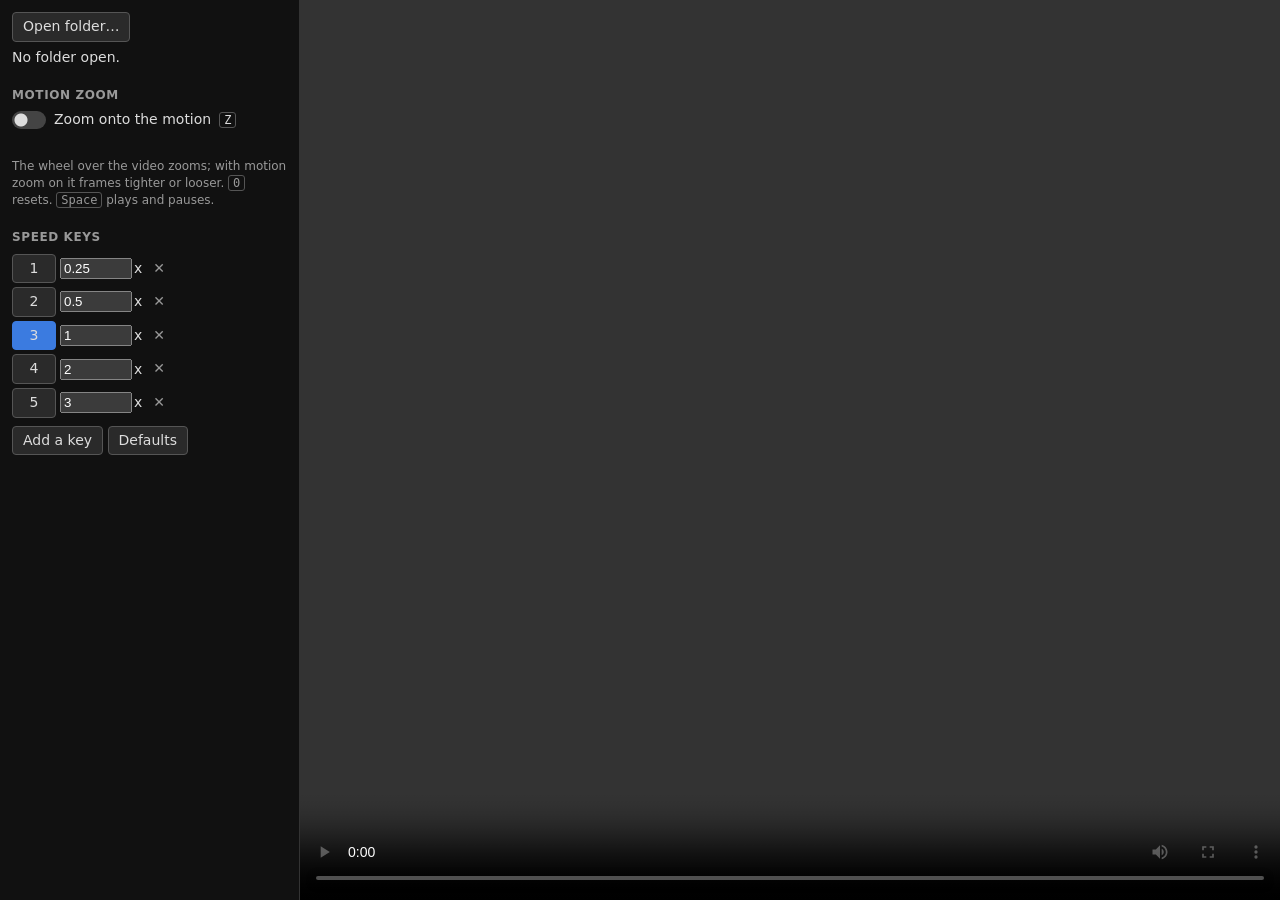
==== index.html @ 3463e202 "Single-file video viewer: folder sidebar, speed keys, NeuFlowV2 motion zoom" ====
<!doctype html>
<html lang="en">
<head>
<meta charset="utf-8">
<meta name="viewport" content="width=device-width, initial-scale=1">
<title>Video viewer</title>
<style>
:root { color-scheme: dark; font: 14px/1.4 system-ui, sans-serif; }
[hidden] { display: none !important; }
body { margin: 0; height: 100vh; display: grid; grid-template-columns: 300px 1fr; background: #111; color: #ddd; }
aside { overflow: auto; padding: 12px; border-right: 1px solid #333; }
main { position: relative; min-width: 0; min-height: 0; background: #000; }
video { display: block; width: 100%; height: 100%; object-fit: contain; outline: none; }
h2 { margin: 20px 0 6px; font-size: 12px; letter-spacing: .05em; text-transform: uppercase; color: #999; }
p { margin: 6px 0; }
.hint { color: #999; font-size: 12px; }
kbd { padding: 0 4px; border: 1px solid #555; border-radius: 3px; font: 12px ui-monospace, monospace; }

button, .button { display: inline-block; padding: 4px 10px; border: 1px solid #555; border-radius: 4px;
                  background: #2a2a2a; color: inherit; font: inherit; cursor: pointer; }
button:hover, .button:hover { background: #333; }
.button:focus-within, button:focus-visible { outline: 2px solid #6af; outline-offset: 1px; }
.vh { position: absolute; width: 1px; height: 1px; opacity: 0; pointer-events: none; }   /* hidden but focusable */

#list { margin: 6px 0 0; padding: 0; list-style: none; }
#list button { display: block; width: 100%; padding: 4px 6px; border: 0; background: none; text-align: left;
               overflow-wrap: anywhere; }
#list button:hover { background: #222; }
#list button.on { background: #2d4a7a; }

.switch { display: flex; gap: 8px; align-items: center; cursor: pointer; }
.switch input { appearance: none; flex: none; width: 34px; height: 18px; margin: 0; border-radius: 9px; cursor: pointer;
                background: radial-gradient(circle at 9px 50%, #ddd 6px, transparent 7px) #444; }
.switch input:checked { background: radial-gradient(circle at 25px 50%, #fff 6px, transparent 7px) #3b7be0; }
.switch input:focus-visible { outline: 2px solid #6af; outline-offset: 1px; }
#motionState { min-height: 1.4em; color: #9bd; font-size: 12px; }

#keys { border-collapse: collapse; }
#keys td { padding: 2px 4px 2px 0; }
#keys .key { min-width: 44px; }
#keys tr.on .key { background: #3b7be0; border-color: #3b7be0; }
#keys input { width: 64px; margin-right: 2px; }
#keys .x { padding: 2px 6px; border-color: transparent; background: none; color: #999; }

#msg { position: absolute; top: 12px; left: 50%; transform: translateX(-50%); padding: 6px 12px; border-radius: 6px;
       background: #000c; pointer-events: none; }
</style>
</head>
<body>
<aside>
  <label class="button">Open folder…<input type="file" id="pick" class="vh" webkitdirectory multiple></label>
  <p id="count">No folder open.</p>
  <ul id="list"></ul>

  <h2>Motion zoom</h2>
  <label class="switch"><input type="checkbox" id="motion" role="switch"> Zoom onto the motion <kbd>Z</kbd></label>
  <p id="motionState" aria-live="polite"></p>
  <label class="button" id="modelLabel" hidden>Choose model file…<input type="file" id="modelPick" class="vh" accept=".onnx"></label>
  <p class="hint">The wheel over the video zooms; with motion zoom on it frames tighter or looser. <kbd>0</kbd> resets.
    <kbd>Space</kbd> plays and pauses.</p>

  <h2>Speed keys</h2>
  <table id="keys"></table>
  <p><button id="addKey">Add a key</button> <button id="resetKeys">Defaults</button></p>
</aside>
<main>
  <video id="v" controls tabindex="0"></video>
  <div id="msg" aria-live="polite" hidden></div>
</main>
<script>
// Shared by the other scripts: the element lookup, the video, the message shown over it, clamp.
"use strict";

const $ = id => document.getElementById(id);
const v = $("v");
const clamp = (x, lo, hi) => Math.min(hi, Math.max(lo, x));

let sayTimer = 0;
function say(text, ms = 1200) {
  const m = $("msg");
  m.textContent = text;
  m.hidden = false;
  clearTimeout(sayTimer);
  sayTimer = setTimeout(() => { m.hidden = true; }, ms);
}
</script>
<script>
// Where the frame moves: the box around the main motion in an optical-flow field, and the view that frames it.
// Pure functions (no page needed): check_motion.mjs runs them in Node.
"use strict";

const STEP = 4;           // sample every 4th flow pixel each way (192 x 108 samples at 768 x 432)
const EDGE = 0.04;        // skip this share of the frame at each edge: the flow there is unreliable when the camera pans
const MIN_MOVE = 1;       // flow px: slower motion (after removing the camera's) is noise
const MAIN = 0.3;         // a sample moves if it is at least this share of the 98th-percentile motion
const MIN_SHARE = 0.002;  // fewer moving samples than this share of the frame: nothing moves
const TRIM = 0.02;        // the box spans the 2nd to 98th percentile of the moving samples, so strays don't widen it

const quantile = (sorted, q) => sorted[Math.min(sorted.length - 1, Math.floor(q * sorted.length))];
const sorted = a => Float32Array.from(a).sort();

// flow: [dx plane, dy plane] of W x H flow px. Returns [x0, y0, x1, y1] as shares of the frame, or null if nothing moves.
function motionBox(flow, W, H) {
  const N = W * H, xs = [], ys = [], dx = [], dy = [], ex = Math.ceil(EDGE * W), ey = Math.ceil(EDGE * H);
  for (let y = ey + (STEP >> 1); y < H - ey; y += STEP) {
    for (let x = ex + (STEP >> 1); x < W - ex; x += STEP) {
      xs.push(x); ys.push(y); dx.push(flow[y * W + x]); dy.push(flow[N + y * W + x]);
    }
  }
  // the median motion is the camera's own (pan, shake): most of the frame is background
  const mx = quantile(sorted(dx), 0.5), my = quantile(sorted(dy), 0.5);
  const move = dx.map((d, i) => Math.hypot(d - mx, dy[i] - my));
  const gate = Math.max(MIN_MOVE, MAIN * quantile(sorted(move), 0.98));
  const mxs = [], mys = [];
  move.forEach((m, i) => { if (m >= gate) { mxs.push(xs[i]); mys.push(ys[i]); } });
  if (mxs.length < MIN_SHARE * move.length) return null;
  const sx = sorted(mxs), sy = sorted(mys), h = STEP / 2;    // each sample stands for the STEP x STEP square round it
  return [Math.max(0, quantile(sx, TRIM) - h) / W, Math.max(0, quantile(sy, TRIM) - h) / H,
          Math.min(W, quantile(sx, 1 - TRIM) + h) / W, Math.min(H, quantile(sy, 1 - TRIM) + h) / H];
}

// The view [x, y, w] (shares of the frame; it keeps the video's shape, so w is its share of both width and height)
// centred on box, `room` times the box's size, zoomed in at most maxZoom, inside the frame.
function fitBox(box, room, maxZoom) {
  const [x0, y0, x1, y1] = box;
  const w = Math.min(1, Math.max(1 / maxZoom, room * Math.max(x1 - x0, y1 - y0)));
  const at = c => Math.min(1 - w, Math.max(0, c - w / 2));
  return [at((x0 + x1) / 2), at((y0 + y1) / 2), w];
}
</script>
<script>
// Zoom by cropping the video with object-view-box (the controls stay full size). The wheel zooms at the cursor;
// with motion zoom on it makes the framing tighter or looser, and the view eases to fitBox's view of the motion.
"use strict";

const MAX_ZOOM = 4;
const EASE = 0.5;         // seconds for the view to go ~63 % of the way to the motion's view
const canZoom = CSS.supports("object-view-box", "inset(0%)");
let view = [0, 0, 1];     // [x, y, w] shares of the frame, as fitBox returns
let goal = null, lastBox = null, room = 1.5, raf = 0, tPrev = 0;

function setView(x, y, w) {
  w = clamp(w, 1 / MAX_ZOOM, 1);
  view = [clamp(x, 0, 1 - w), clamp(y, 0, 1 - w), w];
  const p = n => `${(100 * n).toFixed(3)}%`;
  [x, y] = view;
  v.style.objectViewBox = w >= 1 ? "" : `inset(${p(y)} ${p(1 - x - w)} ${p(1 - y - w)} ${p(x)})`;
}

function resetZoom() {
  goal = lastBox = null;
  setView(0, 0, 1);
}

function follow(box) {    // motion zoom: a new box from the model (null: nothing moved, keep the last one)
  if (box) lastBox = box;
  aim();
}

function aim() {
  if (!lastBox) return;
  goal = fitBox(lastBox, room, MAX_ZOOM);
  if (!raf) { tPrev = performance.now(); raf = requestAnimationFrame(ease); }
}

function ease(now) {
  raf = 0;
  if (!goal) return;
  const a = 1 - Math.exp(-(now - tPrev) / 1000 / EASE);
  tPrev = now;
  setView(...view.map((c, i) => c + (goal[i] - c) * a));
  if (view.some((c, i) => Math.abs(goal[i] - c) > 1e-4)) raf = requestAnimationFrame(ease);
}

v.addEventListener("wheel", e => {
  if (!v.videoWidth) return;
  e.preventDefault();
  if (!canZoom) return say("zooming needs Edge or Chrome", 2500);
  const k = e.deltaY < 0 ? 1.25 : 1 / 1.25;
  if (motionOn) {
    room = clamp(room / k, 0.8, 4);
    say(`motion zoom ${k > 1 ? "tighter" : "looser"}`);
    return aim();
  }
  // the cursor as a share of the picture shown (object-fit: contain centres it in the element)
  const r = v.getBoundingClientRect(), s = Math.min(r.width / v.videoWidth, r.height / v.videoHeight);
  const u = clamp((e.clientX - r.left - (r.width - v.videoWidth * s) / 2) / (v.videoWidth * s), 0, 1);
  const t = clamp((e.clientY - r.top - (r.height - v.videoHeight * s) / 2) / (v.videoHeight * s), 0, 1);
  const [x, y, w] = view, w2 = clamp(w / k, 1 / MAX_ZOOM, 1);
  setView(x + u * (w - w2), y + t * (w - w2), w2);   // the point under the cursor stays put
}, { passive: false });
</script>
<script>
// Motion zoom: NeuFlowV2 optical flow between two frames 0.1 s of video apart, run by onnxruntime-web on WebGPU
// (about 1 s per look on an Iris Xe), turned into a zoom box by motionBox. The model file is picked once and kept
// in IndexedDB; onnxruntime-web comes from jsDelivr, pinned to the hashes of its npm 1.30.0 tarball.
"use strict";

const ORT = "https://cdn.jsdelivr.net/npm/onnxruntime-web@1.30.0/dist/";
const ORT_JS = ["ort.webgpu.min.js", "sha384-6BOUZhMpgaXRZBIj89pTWET0c7xcMe1yHACreuaBy2kUZwLd2tzCmv7MzwZccHYH"];
const ORT_MJS = ["ort-wasm-simd-threaded.asyncify.mjs", "sha384-qViEcCGzsR/m8nlQwIsbYh7afN4thuraqFYDQY6huvmoLVoZq/eYawQ1wrv8nnhA"];
const ORT_WASM = ["ort-wasm-simd-threaded.asyncify.wasm", "sha384-EPVDLTxuO663dkZO/pcKJF6vOyyfq/5z9FY1oksN0UWFX2ABH4wDDZQHeNoUleWR"];
const FW = 768, FH = 432;   // the model's fixed input size
const GAP = 0.1;            // seconds of video between the two frames
let motionOn = false, session = null, sessionP = null, ortP = null, busy = false, first = null;
const grabCv = Object.assign(document.createElement("canvas"), { width: FW, height: FH });
const grabCtx = grabCv.getContext("2d", { willReadFrequently: true });

function status(text, needFile = false) {
  $("motionState").textContent = text;
  $("modelLabel").hidden = !needFile;
}
const fail = (text, needFile = false) => Object.assign(new Error(text), { needFile });

async function setMotion(on) {
  motionOn = $("motion").checked = on;
  first = null;
  if (!on) { resetZoom(); status(""); return; }
  try {
    if (!canZoom) throw fail("zooming needs Edge or Chrome");
    await (sessionP ??= openModel().catch(e => { sessionP = null; throw e; }));
    if (motionOn) status(v.paused ? "on: play the video" : "on: looking for motion…");
  } catch (e) {
    motionOn = $("motion").checked = false;
    status(e.message, e.needFile);
  }
}

function store(mode, op) {  // one request on the "files" store of this page's IndexedDB
  return new Promise((ok, err) => {
    const open = indexedDB.open("video-viewer", 1);
    open.onupgradeneeded = () => open.result.createObjectStore("files");
    open.onerror = () => err(open.error);
    open.onsuccess = () => {
      const db = open.result, r = op(db.transaction("files", mode).objectStore("files"));
      r.onsuccess = () => { db.close(); ok(r.result); };
      r.onerror = () => { db.close(); err(r.error); };
    };
  });
}

async function openModel() {
  if (!navigator.gpu) throw fail("motion zoom needs WebGPU (Edge or Chrome)");
  const kept = await store("readonly", s => s.get("model")), file = kept || $("modelPick").files[0];
  if (!file) {
    $("modelPick").click();
    throw fail("choose the model file, neuflow_mixed.onnx (asked once)", true);
  }
  status("loading the model…");
  await (ortP ??= loadOrt().catch(e => { ortP = null; throw e; }));
  let s;
  try {
    s = await ort.InferenceSession.create(new Uint8Array(await file.arrayBuffer()), { executionProviders: ["webgpu"] });
  } catch (e) {
    $("modelPick").value = "";
    throw fail(`${file.name} did not load: ${e.message.split("\n")[0]}`, !kept);
  }
  // one run on blank frames: it compiles the GPU shaders (~20 s in a new browser profile, ~1 s after) and proves
  // the file takes two 768 x 432 frames before it is kept
  status("preparing the GPU (the first time takes up to half a minute)…");
  try {
    const blank = new ort.Tensor("float32", new Float32Array(3 * FW * FH), [1, 3, FH, FW]);
    await s.run({ [s.inputNames[0]]: blank, [s.inputNames[1]]: blank });
  } catch (e) {
    await s.release();
    $("modelPick").value = "";
    throw fail(`${file.name} is not a 768 x 432 two-frame optical-flow model: choose neuflow_mixed.onnx`, !kept);
  }
  if (!kept) await store("readwrite", st => st.put(file, "model"));
  session = s;
}

async function pinned([file, sri]) {  // a CDN file, refused unless it matches its pinned SHA-384
  const r = await fetch(ORT + file).catch(() => { throw fail("could not download onnxruntime-web (offline?)"); });
  if (!r.ok) throw fail(`${file}: HTTP ${r.status}`);
  const b = await r.arrayBuffer(), h = new Uint8Array(await crypto.subtle.digest("SHA-384", b));
  if (`sha384-${btoa(String.fromCharCode(...h))}` !== sri) throw fail(`${file} from the CDN does not match its pinned hash`);
  return b;
}

async function loadOrt() {
  await new Promise((ok, err) => {
    const s = Object.assign(document.createElement("script"), { src: ORT + ORT_JS[0], integrity: ORT_JS[1], crossOrigin: "anonymous" });
    s.onload = ok;
    s.onerror = () => err(fail("could not load onnxruntime-web (offline?)"));
    document.head.append(s);
  });
  const [mjs, wasm] = await Promise.all([pinned(ORT_MJS), pinned(ORT_WASM)]);
  ort.env.wasm.numThreads = 1;       // a page opened from disk is not cross-origin isolated: no worker threads
  ort.env.wasm.wasmBinary = new Uint8Array(wasm);
  ort.env.wasm.wasmPaths = { mjs: URL.createObjectURL(new Blob([mjs], { type: "text/javascript" })) };
}

function grab() {  // the frame shown now -> the model's [1, 3, H, W] RGB in 0..1
  // ponytail: the frame is stretched to 768 x 432 as the model's own demo does; a portrait video is squeezed ~3x
  // across. Upgrade if it misses motion there: letterbox it and take the medians over the picture only.
  grabCtx.drawImage(v, 0, 0, FW, FH);
  const px = grabCtx.getImageData(0, 0, FW, FH).data, N = FW * FH, x = new Float32Array(3 * N);
  for (let i = 0; i < N; i++) {
    x[i] = px[4 * i] / 255;
    x[N + i] = px[4 * i + 1] / 255;
    x[2 * N + i] = px[4 * i + 2] / 255;
  }
  return new ort.Tensor("float32", x, [1, 3, FH, FW]);
}

function onFrame(_, meta) {
  v.requestVideoFrameCallback(onFrame);
  if (!motionOn || !session || busy) return;
  const t = meta.mediaTime;
  if (!first || t < first.t || t - first.t > 4 * GAP) first = { t, x: grab() };   // start a pair (again after a seek)
  else if (t - first.t >= GAP) look(first.x, grab());
}

async function look(a, b) {
  busy = true;
  first = null;
  const t0 = performance.now();
  try {
    const out = await session.run({ [session.inputNames[0]]: a, [session.inputNames[1]]: b });
    if (motionOn) {
      follow(motionBox(out[session.outputNames[0]].data, FW, FH));
      status(`on: ${((performance.now() - t0) / 1000).toFixed(1)} s per look`);
    }
  } catch (e) {
    await setMotion(false);
    status(`motion zoom stopped: ${e.message.split("\n")[0]}`);
  }
  busy = false;
}

v.requestVideoFrameCallback(onFrame);
v.addEventListener("play", () => { if (motionOn && session) status("on: looking for motion…"); });
$("motion").addEventListener("change", e => setMotion(e.target.checked));
$("modelPick").addEventListener("change", () => { if ($("modelPick").files[0]) setMotion(true); });
</script>
<script>
// Speed keys: [key, speed] pairs, edited in the sidebar and saved in localStorage. Z, 0 and Space are fixed.
"use strict";

const DEFAULT_KEYS = [["1", 0.25], ["2", 0.5], ["3", 1], ["4", 2], ["5", 3]];
const FIXED = { z: "motion zoom", 0: "reset zoom", " ": "play / pause" };
const MIN_RATE = 0.0625, MAX_RATE = 16;   // the playbackRate range Chromium accepts
const KEYS_SAVE = "video-viewer.keys";
let keys = loadKeys(), capturing = -1;

function loadKeys() {     // the saved pairs, or the defaults if there are none or they don't make sense
  try {
    const k = JSON.parse(localStorage.getItem(KEYS_SAVE));
    if (Array.isArray(k) && k.every(p => Array.isArray(p) && typeof p[0] === "string" && p[0].length === 1 &&
        !(p[0] in FIXED) && Number.isFinite(p[1]) && p[1] >= MIN_RATE && p[1] <= MAX_RATE)) return k;
  } catch (_) { /* unreadable: the defaults */ }
  return DEFAULT_KEYS.map(p => [...p]);
}

function saveKeys() {
  localStorage.setItem(KEYS_SAVE, JSON.stringify(keys.filter(p => p[0])));   // not a new row still waiting for its key
  renderKeys();
}

function renderKeys() {
  const table = $("keys");
  table.textContent = "";
  keys.forEach(([k, rate], i) => {
    const tr = table.insertRow();
    const key = Object.assign(document.createElement("button"), { className: "key", textContent: capturing === i ? "press a key…" : k.toUpperCase() });
    key.title = "change this key";
    key.onclick = () => { capturing = i; renderKeys(); };
    const speed = Object.assign(document.createElement("input"), { type: "number", step: "0.05", min: MIN_RATE, max: MAX_RATE, value: rate });
    speed.setAttribute("aria-label", `speed for key ${k.toUpperCase()}`);
    speed.onchange = () => {
      const r = +speed.value;
      if (r >= MIN_RATE && r <= MAX_RATE) { keys[i][1] = r; saveKeys(); } else speed.value = keys[i][1];
    };
    const del = Object.assign(document.createElement("button"), { className: "x", textContent: "✕", title: "remove this key" });
    del.onclick = () => { keys.splice(i, 1); capturing = -1; saveKeys(); };
    tr.insertCell().append(key);
    tr.insertCell().append(speed, "x");
    tr.insertCell().append(del);
  });
  showRate();
}

function showRate() {     // light the key of the speed playing now
  [...$("keys").rows].forEach((tr, i) => tr.classList.toggle("on", keys[i]?.[1] === v.playbackRate));
}

function capture(e) {     // the key pressed for the row being changed
  e.preventDefault();
  const k = e.key.toLowerCase(), i = capturing;
  if (e.key === "Escape") {
    if (!keys[i][0]) keys.splice(i, 1);                 // a new row that never got its key
    capturing = -1;
  }
  else if (k.length !== 1 || e.ctrlKey || e.altKey || e.metaKey) return say("press a single key (Esc cancels)", 2000);
  else if (k in FIXED) return say(`${k === " " ? "Space" : k.toUpperCase()} is ${FIXED[k]}`, 2000);
  else if (keys.some((p, j) => j !== i && p[0] === k)) return say(`${k.toUpperCase()} is already a speed key`, 2000);
  else { keys[i][0] = k; capturing = -1; saveKeys(); return; }
  renderKeys();
}

addEventListener("keydown", e => {
  if (capturing >= 0) return capture(e);
  if (e.ctrlKey || e.metaKey || e.altKey || e.target.matches("input[type=number], input[type=text], select, textarea")) return;
  const k = e.key.toLowerCase();
  if (k === " ") {        // a focused video, button or switch handles Space itself
    if (e.target !== document.body) return;
    v.paused ? v.play() : v.pause();
  } else if (k === "z") setMotion(!motionOn);
  else if (k === "0") { motionOn ? setMotion(false) : resetZoom(); say("zoom reset"); }
  else {
    const hit = keys.find(p => p[0] === k);
    if (!hit) return;
    v.playbackRate = v.defaultPlaybackRate = hit[1];   // the default carries the speed to the next video
    say(`${hit[1]}x`);
  }
  e.preventDefault();
}, true);

$("addKey").onclick = () => { keys.push(["", 1]); capturing = keys.length - 1; renderKeys(); };
$("resetKeys").onclick = () => { keys = DEFAULT_KEYS.map(p => [...p]); capturing = -1; saveKeys(); };
v.addEventListener("ratechange", showRate);
renderKeys();
</script>
<script>
// The sidebar library: open a folder, list its videos (sub-folders too), play the one clicked.
"use strict";

const VIDEO_EXT = /\.(mp4|m4v|mov|webm|mkv|ogv)$/i;
let videoUrl = "";

$("pick").addEventListener("change", () => {
  const path = f => f.webkitRelativePath || f.name;
  const files = [...$("pick").files].filter(f => f.type.startsWith("video/") || VIDEO_EXT.test(f.name))
    .sort((a, b) => path(a).localeCompare(path(b), undefined, { numeric: true }));
  const list = $("list");
  list.textContent = "";
  for (const f of files) {
    const b = Object.assign(document.createElement("button"), { textContent: path(f).replace(/^[^/]*\//, ""), title: path(f) });
    b.onclick = () => play(f, b);
    const li = document.createElement("li");
    li.append(b);
    list.append(li);
  }
  const root = path($("pick").files[0] || { name: "" }).split("/")[0];
  $("count").textContent = files.length ? `${root}: ${files.length} video${files.length > 1 ? "s" : ""}` : "No videos in that folder.";
});

function play(f, b) {
  document.querySelector("#list .on")?.classList.remove("on");
  b.classList.add("on");
  resetZoom();
  URL.revokeObjectURL(videoUrl);
  v.src = videoUrl = URL.createObjectURL(f);
  v.play().catch(() => { /* the error event says why */ });
  v.focus();
  document.title = f.name;
}

v.addEventListener("error", () => {
  if (v.currentSrc) say("This browser can't play this video. Phone (HEVC) videos need Edge with the HEVC Video Extensions.", 6000);
});
</script>
</body>
</html>
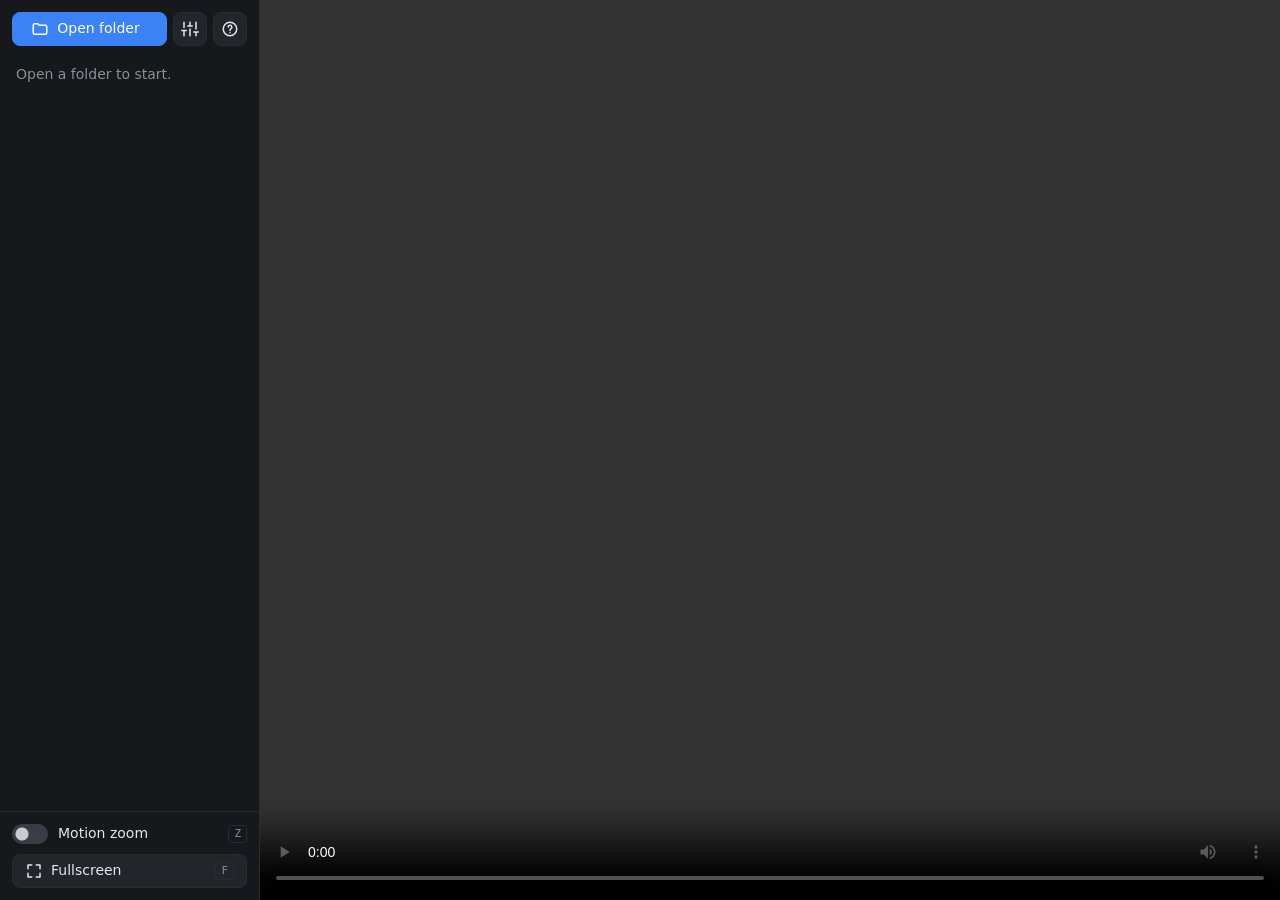
==== commit d3c8a291: "Cleaner UI: sidebar on the left, speed keys and help in dialogs, fullscreen (F) with the keys still " ====
--- a/index.html
+++ b/index.html
@@ -5,70 +5,144 @@
 <meta name="viewport" content="width=device-width, initial-scale=1">
 <title>Video viewer</title>
 <style>
-:root { color-scheme: dark; font: 14px/1.4 system-ui, sans-serif; }
+:root { color-scheme: dark; --bg: #101114; --panel: #17181c; --line: #2a2c33; --text: #e4e5e9; --dim: #8b8e98;
+        --btn: #23252b; --btn-hover: #2d3038; --accent: #3b82f6; --accent-hover: #4b8ff7; --focus: #7aa7ff;
+        font: 14px/1.4 system-ui, sans-serif; }
 [hidden] { display: none !important; }
-body { margin: 0; height: 100vh; display: grid; grid-template-columns: 300px 1fr; background: #111; color: #ddd; }
-aside { overflow: auto; padding: 12px; border-right: 1px solid #333; }
+body { margin: 0; height: 100vh; overflow: hidden; display: grid; grid-template-columns: 260px 1fr;
+       background: var(--bg); color: var(--text); }
+svg { width: 18px; height: 18px; flex: none; fill: none; stroke: currentColor; stroke-width: 2;
+      stroke-linecap: round; stroke-linejoin: round; }
+kbd { padding: 0 5px; border: 1px solid var(--line); border-radius: 4px; color: var(--dim);
+      font: 11px/16px ui-monospace, monospace; }
+
+/* sidebar: the buttons on top, the list taking the rest of the height, the switch and fullscreen at the bottom */
+aside { display: flex; flex-direction: column; min-height: 0; background: var(--panel); border-right: 1px solid var(--line); }
+.bar { display: flex; gap: 6px; padding: 12px; }
+.bar .primary { flex: 1; }
+#folder { margin: 0; padding: 0 14px 6px; overflow: hidden; color: var(--dim); font-size: 12px; font-weight: 600;
+          letter-spacing: .04em; text-overflow: ellipsis; text-transform: uppercase; white-space: nowrap; }
+#list { flex: 1; min-height: 0; margin: 0; padding: 0 8px; overflow: auto; list-style: none; }
+#list button { display: block; width: 100%; padding: 7px 8px; overflow: hidden; border: 0; border-radius: 6px;
+               background: none; color: inherit; font: inherit; text-align: left; text-overflow: ellipsis;
+               white-space: nowrap; cursor: pointer; }
+#list button:hover { background: var(--btn); }
+#list button.on { background: var(--accent); color: #fff; }
+#list .dir { color: var(--dim); }
+#list button.on .dir { color: #ffffffb0; }
+#list .empty { padding: 7px 8px; color: var(--dim); }
+.foot { display: flex; flex-direction: column; gap: 10px; padding: 12px; border-top: 1px solid var(--line); }
+#motionState { margin: 0; color: var(--dim); font-size: 12px; }
+
+/* buttons */
+.btn { display: inline-flex; gap: 8px; align-items: center; justify-content: center; height: 34px; padding: 0 12px;
+       box-sizing: border-box; border: 1px solid var(--line); border-radius: 8px; background: var(--btn);
+       color: inherit; font: inherit; cursor: pointer; user-select: none; transition: background .12s; }
+.btn:hover { background: var(--btn-hover); }
+.btn:active { transform: translateY(1px); }
+.btn.primary { border-color: var(--accent); background: var(--accent); color: #fff; }
+.btn.primary:hover { background: var(--accent-hover); }
+.btn.icon { width: 34px; padding: 0; }
+.btn kbd { margin-left: auto; }
+.btn:focus-visible, .btn:has(.vh:focus-visible), #list button:focus-visible, .switch input:focus-visible {
+  outline: 2px solid var(--focus); outline-offset: 2px; }
+.vh { position: absolute; width: 1px; height: 1px; opacity: 0; pointer-events: none; }   /* hidden but focusable */
+
+.switch { display: flex; gap: 10px; align-items: center; cursor: pointer; user-select: none; }
+.switch kbd { margin-left: auto; }
+.switch input { appearance: none; flex: none; width: 36px; height: 20px; margin: 0; border-radius: 10px; cursor: pointer;
+                background: radial-gradient(circle at 10px 50%, #c9cbd1 6px, transparent 7px) #3a3d45;
+                transition: background-color .15s; }
+.switch input:checked { background: radial-gradient(circle at 26px 50%, #fff 6px, transparent 7px) var(--accent); }
+
+/* the video; fullscreen is this area alone, so the messages over it still show */
 main { position: relative; min-width: 0; min-height: 0; background: #000; }
 video { display: block; width: 100%; height: 100%; object-fit: contain; outline: none; }
-h2 { margin: 20px 0 6px; font-size: 12px; letter-spacing: .05em; text-transform: uppercase; color: #999; }
-p { margin: 6px 0; }
-.hint { color: #999; font-size: 12px; }
-kbd { padding: 0 4px; border: 1px solid #555; border-radius: 3px; font: 12px ui-monospace, monospace; }
-
-button, .button { display: inline-block; padding: 4px 10px; border: 1px solid #555; border-radius: 4px;
-                  background: #2a2a2a; color: inherit; font: inherit; cursor: pointer; }
-button:hover, .button:hover { background: #333; }
-.button:focus-within, button:focus-visible { outline: 2px solid #6af; outline-offset: 1px; }
-.vh { position: absolute; width: 1px; height: 1px; opacity: 0; pointer-events: none; }   /* hidden but focusable */
-
-#list { margin: 6px 0 0; padding: 0; list-style: none; }
-#list button { display: block; width: 100%; padding: 4px 6px; border: 0; background: none; text-align: left;
-               overflow-wrap: anywhere; }
-#list button:hover { background: #222; }
-#list button.on { background: #2d4a7a; }
-
-.switch { display: flex; gap: 8px; align-items: center; cursor: pointer; }
-.switch input { appearance: none; flex: none; width: 34px; height: 18px; margin: 0; border-radius: 9px; cursor: pointer;
-                background: radial-gradient(circle at 9px 50%, #ddd 6px, transparent 7px) #444; }
-.switch input:checked { background: radial-gradient(circle at 25px 50%, #fff 6px, transparent 7px) #3b7be0; }
-.switch input:focus-visible { outline: 2px solid #6af; outline-offset: 1px; }
-#motionState { min-height: 1.4em; color: #9bd; font-size: 12px; }
-
+video::-webkit-media-controls-fullscreen-button { display: none; }   /* controlslist only greys it out */
+#msg { position: absolute; top: 16px; left: 50%; transform: translateX(-50%); padding: 7px 14px; border-radius: 8px;
+       background: #000000c0; color: #fff; pointer-events: none; }
+
+/* settings and help */
+dialog { width: min(420px, calc(100vw - 48px)); padding: 16px 18px 18px; border: 1px solid var(--line);
+         border-radius: 12px; background: var(--panel); color: var(--text); box-shadow: 0 20px 60px #0008; }
+dialog::backdrop { background: #0009; }
+dialog .head { display: flex; align-items: center; justify-content: space-between; margin-bottom: 8px; }
+dialog h2 { margin: 0; font-size: 16px; }
+.hint { margin: 8px 0; color: var(--dim); font-size: 12px; }
+.row { display: flex; gap: 8px; margin: 12px 0 0; }
 #keys { border-collapse: collapse; }
-#keys td { padding: 2px 4px 2px 0; }
-#keys .key { min-width: 44px; }
-#keys tr.on .key { background: #3b7be0; border-color: #3b7be0; }
-#keys input { width: 64px; margin-right: 2px; }
-#keys .x { padding: 2px 6px; border-color: transparent; background: none; color: #999; }
-
-#msg { position: absolute; top: 12px; left: 50%; transform: translateX(-50%); padding: 6px 12px; border-radius: 6px;
-       background: #000c; pointer-events: none; }
+#keys td { padding: 3px 6px 3px 0; color: var(--dim); }
+#keys .key { min-width: 64px; color: var(--text); }
+#keys tr.on .key { border-color: var(--accent); background: var(--accent); color: #fff; }
+#keys input { width: 72px; height: 34px; box-sizing: border-box; margin-right: 4px; padding: 0 8px; border: 1px solid var(--line);
+              border-radius: 8px; background: var(--bg); color: var(--text); font: inherit; }
+#keys input:focus-visible { outline: 2px solid var(--focus); outline-offset: 1px; }
+#keys .x { border-color: transparent; background: none; color: var(--dim); }
+#keys .x:hover { background: var(--btn); color: var(--text); }
+.keylist { border-collapse: collapse; width: 100%; }
+.keylist td { padding: 5px 0; border-bottom: 1px solid var(--line); vertical-align: top; }
+.keylist td:first-child { width: 72px; color: var(--dim); }
 </style>
 </head>
 <body>
 <aside>
-  <label class="button">Open folder…<input type="file" id="pick" class="vh" webkitdirectory multiple></label>
-  <p id="count">No folder open.</p>
-  <ul id="list"></ul>
-
-  <h2>Motion zoom</h2>
-  <label class="switch"><input type="checkbox" id="motion" role="switch"> Zoom onto the motion <kbd>Z</kbd></label>
-  <p id="motionState" aria-live="polite"></p>
-  <label class="button" id="modelLabel" hidden>Choose model file…<input type="file" id="modelPick" class="vh" accept=".onnx"></label>
-  <p class="hint">The wheel over the video zooms; with motion zoom on it frames tighter or looser. <kbd>0</kbd> resets.
-    <kbd>Space</kbd> plays and pauses.</p>
-
-  <h2>Speed keys</h2>
-  <table id="keys"></table>
-  <p><button id="addKey">Add a key</button> <button id="resetKeys">Defaults</button></p>
+  <div class="bar">
+    <label class="btn primary" title="Open a folder of videos">
+      <svg viewBox="0 0 24 24" aria-hidden="true"><path d="M3 7a2 2 0 0 1 2-2h4l2 2h8a2 2 0 0 1 2 2v8a2 2 0 0 1-2 2H5a2 2 0 0 1-2-2z"/></svg>
+      Open folder<input type="file" id="pick" class="vh" webkitdirectory multiple>
+    </label>
+    <button class="btn icon" id="bSettings" title="Speed keys" aria-label="Speed keys">
+      <svg viewBox="0 0 24 24" aria-hidden="true"><path d="M4 21v-7M4 10V3M12 21v-9M12 8V3M20 21v-5M20 12V3M1 14h6M9 8h6M17 16h6"/></svg>
+    </button>
+    <button class="btn icon" id="bHelp" title="Keys and help (?)" aria-label="Help">
+      <svg viewBox="0 0 24 24" aria-hidden="true"><circle cx="12" cy="12" r="9"/><path d="M9.5 9.5a2.5 2.5 0 1 1 3.5 2.3c-.6.3-1 .8-1 1.5v.7M12 17h.01"/></svg>
+    </button>
+  </div>
+  <h1 id="folder" hidden></h1>
+  <ul id="list"><li class="empty">Open a folder to start.</li></ul>
+  <div class="foot">
+    <label class="switch" id="motionLabel" title="Zoom onto the motion (Z)">
+      <input type="checkbox" id="motion" role="switch"> Motion zoom <kbd>Z</kbd>
+    </label>
+    <p id="motionState" aria-live="polite" hidden></p>
+    <label class="btn" id="modelLabel" hidden>Choose model file…<input type="file" id="modelPick" class="vh" accept=".onnx"></label>
+    <button class="btn" id="bFull" title="Fullscreen (F)">
+      <svg viewBox="0 0 24 24" aria-hidden="true"><path d="M4 9V4h5M20 9V4h-5M4 15v5h5M20 15v5h-5"/></svg>
+      Fullscreen <kbd>F</kbd>
+    </button>
+  </div>
 </aside>
-<main>
-  <video id="v" controls tabindex="0"></video>
+<main id="stage">
+  <video id="v" controls controlslist="nofullscreen" tabindex="0"></video>
   <div id="msg" aria-live="polite" hidden></div>
 </main>
+
+<dialog id="settings" aria-labelledby="settingsTitle">
+  <form method="dialog" class="head"><h2 id="settingsTitle">Speed keys</h2><button class="btn icon" aria-label="Close">
+    <svg viewBox="0 0 24 24" aria-hidden="true"><path d="M6 6l12 12M18 6L6 18"/></svg></button></form>
+  <p class="hint">Click a key to change it, or type a new speed.</p>
+  <table id="keys"></table>
+  <p class="row"><button class="btn" id="addKey">Add a key</button><button class="btn" id="resetKeys">Defaults</button></p>
+</dialog>
+
+<dialog id="help" aria-labelledby="helpTitle">
+  <form method="dialog" class="head"><h2 id="helpTitle">Keys</h2><button class="btn icon" aria-label="Close">
+    <svg viewBox="0 0 24 24" aria-hidden="true"><path d="M6 6l12 12M18 6L6 18"/></svg></button></form>
+  <table class="keylist">
+    <tr><td>Speed</td><td id="helpSpeeds"></td></tr>
+    <tr><td><kbd>Z</kbd></td><td>motion zoom on / off</td></tr>
+    <tr><td>wheel</td><td>zoom at the cursor (motion zoom on: tighter / looser)</td></tr>
+    <tr><td><kbd>0</kbd></td><td>reset the zoom</td></tr>
+    <tr><td><kbd>F</kbd></td><td>fullscreen (or double-click the video)</td></tr>
+    <tr><td><kbd>Space</kbd></td><td>play / pause</td></tr>
+    <tr><td><kbd>?</kbd></td><td>this list</td></tr>
+  </table>
+  <p class="hint">Motion zoom needs Edge or Chrome. The first time, it asks for the model file
+    <code>neuflow_mixed.onnx</code> and downloads onnxruntime-web (about 25 MB) once; the browser keeps both.</p>
+</dialog>
+
 <script>
-// Shared by the other scripts: the element lookup, the video, the message shown over it, clamp.
+// Shared by the other scripts: the element lookup, the video, the message shown over it, clamp, fullscreen, dialogs.
 "use strict";
 
 const $ = id => document.getElementById(id);
@@ -83,6 +157,18 @@
   clearTimeout(sayTimer);
   sayTimer = setTimeout(() => { m.hidden = true; }, ms);
 }
+
+// The video area alone goes fullscreen (not the <video>), so the messages still show and the page still gets the keys;
+// the video's own fullscreen button is hidden (controlslist) for the same reason.
+function toggleFullscreen() {
+  if (document.fullscreenElement) document.exitFullscreen();
+  else $("stage").requestFullscreen().catch(e => say(`fullscreen refused: ${e.message}`, 3000));
+}
+
+$("bFull").onclick = toggleFullscreen;
+v.addEventListener("dblclick", toggleFullscreen);
+$("bSettings").onclick = () => $("settings").showModal();
+$("bHelp").onclick = () => $("help").showModal();
 </script>
 <script>
 // Where the frame moves: the box around the main motion in an optical-flow field, and the view that frames it.
@@ -206,9 +292,11 @@
 const grabCv = Object.assign(document.createElement("canvas"), { width: FW, height: FH });
 const grabCtx = grabCv.getContext("2d", { willReadFrequently: true });
 
-function status(text, needFile = false) {
+function status(text, needFile = false) {  // shown only while loading or after a problem; the sidebar hides in fullscreen
   $("motionState").textContent = text;
+  $("motionState").hidden = !text;
   $("modelLabel").hidden = !needFile;
+  if (text && document.fullscreenElement) say(text, 4000);
 }
 const fail = (text, needFile = false) => Object.assign(new Error(text), { needFile });
 
@@ -219,7 +307,7 @@
   try {
     if (!canZoom) throw fail("zooming needs Edge or Chrome");
     await (sessionP ??= openModel().catch(e => { sessionP = null; throw e; }));
-    if (motionOn) status(v.paused ? "on: play the video" : "on: looking for motion…");
+    status("");
   } catch (e) {
     motionOn = $("motion").checked = false;
     status(e.message, e.needFile);
@@ -242,7 +330,8 @@
 async function openModel() {
   if (!navigator.gpu) throw fail("motion zoom needs WebGPU (Edge or Chrome)");
   const kept = await store("readonly", s => s.get("model")), file = kept || $("modelPick").files[0];
-  if (!file) {
+  if (!file) {   // a file chooser would end fullscreen, so there only say what's needed
+    if (document.fullscreenElement) throw fail("motion zoom needs its model file once: leave fullscreen (F), then press Z", true);
     $("modelPick").click();
     throw fail("choose the model file, neuflow_mixed.onnx (asked once)", true);
   }
@@ -320,7 +409,7 @@
     const out = await session.run({ [session.inputNames[0]]: a, [session.inputNames[1]]: b });
     if (motionOn) {
       follow(motionBox(out[session.outputNames[0]].data, FW, FH));
-      status(`on: ${((performance.now() - t0) / 1000).toFixed(1)} s per look`);
+      $("motionLabel").title = `Zoom onto the motion (Z): ${((performance.now() - t0) / 1000).toFixed(1)} s per look`;
     }
   } catch (e) {
     await setMotion(false);
@@ -330,16 +419,15 @@
 }
 
 v.requestVideoFrameCallback(onFrame);
-v.addEventListener("play", () => { if (motionOn && session) status("on: looking for motion…"); });
 $("motion").addEventListener("change", e => setMotion(e.target.checked));
 $("modelPick").addEventListener("change", () => { if ($("modelPick").files[0]) setMotion(true); });
 </script>
 <script>
-// Speed keys: [key, speed] pairs, edited in the sidebar and saved in localStorage. Z, 0 and Space are fixed.
+// Speed keys: [key, speed] pairs, edited in the Speed keys dialog and saved in localStorage; the other keys are fixed.
 "use strict";
 
 const DEFAULT_KEYS = [["1", 0.25], ["2", 0.5], ["3", 1], ["4", 2], ["5", 3]];
-const FIXED = { z: "motion zoom", 0: "reset zoom", " ": "play / pause" };
+const FIXED = { z: "motion zoom", 0: "reset zoom", f: "fullscreen", "?": "the keys list", " ": "play / pause" };
 const MIN_RATE = 0.0625, MAX_RATE = 16;   // the playbackRate range Chromium accepts
 const KEYS_SAVE = "video-viewer.keys";
 let keys = loadKeys(), capturing = -1;
@@ -363,7 +451,7 @@
   table.textContent = "";
   keys.forEach(([k, rate], i) => {
     const tr = table.insertRow();
-    const key = Object.assign(document.createElement("button"), { className: "key", textContent: capturing === i ? "press a key…" : k.toUpperCase() });
+    const key = Object.assign(document.createElement("button"), { className: "btn key", textContent: capturing === i ? "press a key…" : k.toUpperCase() });
     key.title = "change this key";
     key.onclick = () => { capturing = i; renderKeys(); };
     const speed = Object.assign(document.createElement("input"), { type: "number", step: "0.05", min: MIN_RATE, max: MAX_RATE, value: rate });
@@ -372,26 +460,31 @@
       const r = +speed.value;
       if (r >= MIN_RATE && r <= MAX_RATE) { keys[i][1] = r; saveKeys(); } else speed.value = keys[i][1];
     };
-    const del = Object.assign(document.createElement("button"), { className: "x", textContent: "✕", title: "remove this key" });
+    const del = Object.assign(document.createElement("button"), { className: "btn icon x", title: "remove this key",
+      innerHTML: '<svg viewBox="0 0 24 24" aria-hidden="true"><path d="M6 6l12 12M18 6L6 18"/></svg>' });
+    del.setAttribute("aria-label", "remove this key");
     del.onclick = () => { keys.splice(i, 1); capturing = -1; saveKeys(); };
     tr.insertCell().append(key);
     tr.insertCell().append(speed, "x");
     tr.insertCell().append(del);
   });
+  $("helpSpeeds").textContent = keys.filter(p => p[0]).map(([k, r]) => `${k.toUpperCase()} ${r}x`).join(" · ");
   showRate();
 }
 
 function showRate() {     // light the key of the speed playing now
   [...$("keys").rows].forEach((tr, i) => tr.classList.toggle("on", keys[i]?.[1] === v.playbackRate));
+}
+
+function stopCapture() {
+  if (capturing >= 0 && !keys[capturing][0]) keys.splice(capturing, 1);   // a new row that never got its key
+  capturing = -1;
 }
 
 function capture(e) {     // the key pressed for the row being changed
   e.preventDefault();
   const k = e.key.toLowerCase(), i = capturing;
-  if (e.key === "Escape") {
-    if (!keys[i][0]) keys.splice(i, 1);                 // a new row that never got its key
-    capturing = -1;
-  }
+  if (e.key === "Escape") stopCapture();
   else if (k.length !== 1 || e.ctrlKey || e.altKey || e.metaKey) return say("press a single key (Esc cancels)", 2000);
   else if (k in FIXED) return say(`${k === " " ? "Space" : k.toUpperCase()} is ${FIXED[k]}`, 2000);
   else if (keys.some((p, j) => j !== i && p[0] === k)) return say(`${k.toUpperCase()} is already a speed key`, 2000);
@@ -401,13 +494,16 @@
 
 addEventListener("keydown", e => {
   if (capturing >= 0) return capture(e);
-  if (e.ctrlKey || e.metaKey || e.altKey || e.target.matches("input[type=number], input[type=text], select, textarea")) return;
+  if (e.ctrlKey || e.metaKey || e.altKey || document.querySelector("dialog[open]") ||   // an open dialog has the keys
+      e.target.matches("input[type=number], input[type=text], select, textarea")) return;
   const k = e.key.toLowerCase();
   if (k === " ") {        // a focused video, button or switch handles Space itself
     if (e.target !== document.body) return;
     v.paused ? v.play() : v.pause();
   } else if (k === "z") setMotion(!motionOn);
   else if (k === "0") { motionOn ? setMotion(false) : resetZoom(); say("zoom reset"); }
+  else if (k === "f") toggleFullscreen();
+  else if (k === "?") $("help").showModal();
   else {
     const hit = keys.find(p => p[0] === k);
     if (!hit) return;
@@ -419,6 +515,7 @@
 
 $("addKey").onclick = () => { keys.push(["", 1]); capturing = keys.length - 1; renderKeys(); };
 $("resetKeys").onclick = () => { keys = DEFAULT_KEYS.map(p => [...p]); capturing = -1; saveKeys(); };
+$("settings").addEventListener("close", () => { if (capturing >= 0) { stopCapture(); renderKeys(); } });
 v.addEventListener("ratechange", showRate);
 renderKeys();
 </script>
@@ -430,20 +527,25 @@
 let videoUrl = "";
 
 $("pick").addEventListener("change", () => {
+  const all = [...$("pick").files];
+  if (!all.length) return;                                // the picker was cancelled: keep the list
   const path = f => f.webkitRelativePath || f.name;
-  const files = [...$("pick").files].filter(f => f.type.startsWith("video/") || VIDEO_EXT.test(f.name))
+  const files = all.filter(f => f.type.startsWith("video/") || VIDEO_EXT.test(f.name))
     .sort((a, b) => path(a).localeCompare(path(b), undefined, { numeric: true }));
+  $("folder").textContent = $("folder").title = path(all[0]).split("/")[0];
+  $("folder").hidden = false;
   const list = $("list");
   list.textContent = "";
   for (const f of files) {
-    const b = Object.assign(document.createElement("button"), { textContent: path(f).replace(/^[^/]*\//, ""), title: path(f) });
+    const rel = path(f).replace(/^[^/]*\//, ""), cut = rel.lastIndexOf("/") + 1;   // the root folder is the heading
+    const b = Object.assign(document.createElement("button"), { title: rel });
+    b.append(Object.assign(document.createElement("span"), { className: "dir", textContent: rel.slice(0, cut) }), rel.slice(cut));
     b.onclick = () => play(f, b);
     const li = document.createElement("li");
     li.append(b);
     list.append(li);
   }
-  const root = path($("pick").files[0] || { name: "" }).split("/")[0];
-  $("count").textContent = files.length ? `${root}: ${files.length} video${files.length > 1 ? "s" : ""}` : "No videos in that folder.";
+  if (!files.length) list.innerHTML = '<li class="empty">No videos in this folder.</li>';
 });
 
 function play(f, b) {
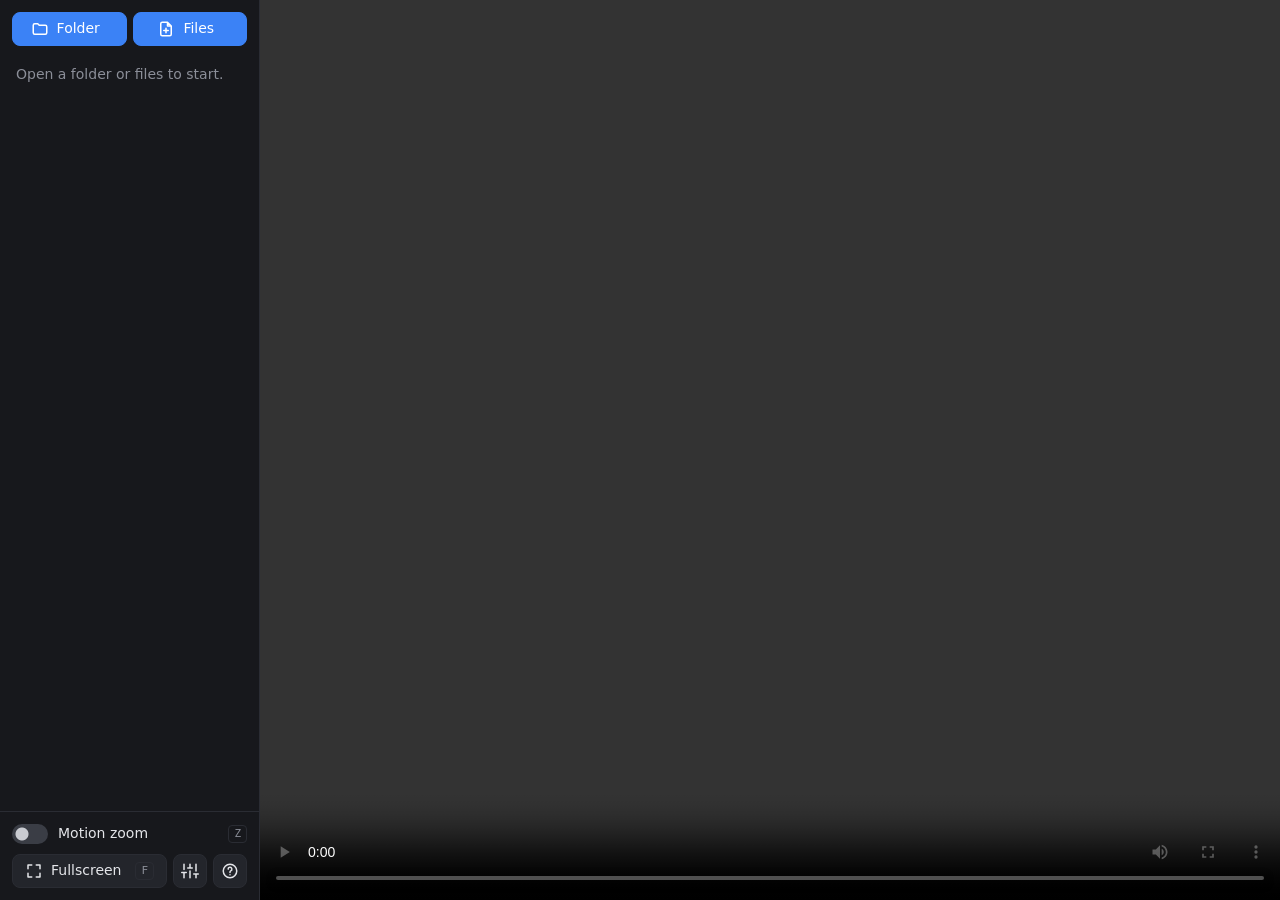
==== commit 22557610: "Add single files (misc/), bring back the player's own fullscreen button, PolyForm Noncommercial lice" ====
--- a/index.html
+++ b/index.html
@@ -19,7 +19,8 @@
 /* sidebar: the buttons on top, the list taking the rest of the height, the switch and fullscreen at the bottom */
 aside { display: flex; flex-direction: column; min-height: 0; background: var(--panel); border-right: 1px solid var(--line); }
 .bar { display: flex; gap: 6px; padding: 12px; }
-.bar .primary { flex: 1; }
+.foot .bar { padding: 0; }
+.bar .primary, .bar .grow { flex: 1; }
 #folder { margin: 0; padding: 0 14px 6px; overflow: hidden; color: var(--dim); font-size: 12px; font-weight: 600;
           letter-spacing: .04em; text-overflow: ellipsis; text-transform: uppercase; white-space: nowrap; }
 #list { flex: 1; min-height: 0; margin: 0; padding: 0 8px; overflow: auto; list-style: none; }
@@ -58,7 +59,6 @@
 /* the video; fullscreen is this area alone, so the messages over it still show */
 main { position: relative; min-width: 0; min-height: 0; background: #000; }
 video { display: block; width: 100%; height: 100%; object-fit: contain; outline: none; }
-video::-webkit-media-controls-fullscreen-button { display: none; }   /* controlslist only greys it out */
 #msg { position: absolute; top: 16px; left: 50%; transform: translateX(-50%); padding: 7px 14px; border-radius: 8px;
        background: #000000c0; color: #fff; pointer-events: none; }
 
@@ -89,31 +89,37 @@
   <div class="bar">
     <label class="btn primary" title="Open a folder of videos">
       <svg viewBox="0 0 24 24" aria-hidden="true"><path d="M3 7a2 2 0 0 1 2-2h4l2 2h8a2 2 0 0 1 2 2v8a2 2 0 0 1-2 2H5a2 2 0 0 1-2-2z"/></svg>
-      Open folder<input type="file" id="pick" class="vh" webkitdirectory multiple>
+      Folder<input type="file" id="pick" class="vh" webkitdirectory multiple>
     </label>
-    <button class="btn icon" id="bSettings" title="Speed keys" aria-label="Speed keys">
-      <svg viewBox="0 0 24 24" aria-hidden="true"><path d="M4 21v-7M4 10V3M12 21v-9M12 8V3M20 21v-5M20 12V3M1 14h6M9 8h6M17 16h6"/></svg>
-    </button>
-    <button class="btn icon" id="bHelp" title="Keys and help (?)" aria-label="Help">
-      <svg viewBox="0 0 24 24" aria-hidden="true"><circle cx="12" cy="12" r="9"/><path d="M9.5 9.5a2.5 2.5 0 1 1 3.5 2.3c-.6.3-1 .8-1 1.5v.7M12 17h.01"/></svg>
-    </button>
+    <label class="btn primary" title="Add video files (listed under misc/)">
+      <svg viewBox="0 0 24 24" aria-hidden="true"><path d="M14 3H7a2 2 0 0 0-2 2v14a2 2 0 0 0 2 2h10a2 2 0 0 0 2-2V8zM14 3v5h5M12 11v6M9 14h6"/></svg>
+      Files<input type="file" id="pickFiles" class="vh" multiple accept="video/*,.mkv,.mov,.m4v">
+    </label>
   </div>
   <h1 id="folder" hidden></h1>
-  <ul id="list"><li class="empty">Open a folder to start.</li></ul>
+  <ul id="list"><li class="empty">Open a folder or files to start.</li></ul>
   <div class="foot">
     <label class="switch" id="motionLabel" title="Zoom onto the motion (Z)">
       <input type="checkbox" id="motion" role="switch"> Motion zoom <kbd>Z</kbd>
     </label>
     <p id="motionState" aria-live="polite" hidden></p>
     <label class="btn" id="modelLabel" hidden>Choose model file…<input type="file" id="modelPick" class="vh" accept=".onnx"></label>
-    <button class="btn" id="bFull" title="Fullscreen (F)">
-      <svg viewBox="0 0 24 24" aria-hidden="true"><path d="M4 9V4h5M20 9V4h-5M4 15v5h5M20 15v5h-5"/></svg>
-      Fullscreen <kbd>F</kbd>
-    </button>
+    <div class="bar">
+      <button class="btn grow" id="bFull" title="Fullscreen (F)">
+        <svg viewBox="0 0 24 24" aria-hidden="true"><path d="M4 9V4h5M20 9V4h-5M4 15v5h5M20 15v5h-5"/></svg>
+        Fullscreen <kbd>F</kbd>
+      </button>
+      <button class="btn icon" id="bSettings" title="Speed keys" aria-label="Speed keys">
+        <svg viewBox="0 0 24 24" aria-hidden="true"><path d="M4 21v-7M4 10V3M12 21v-9M12 8V3M20 21v-5M20 12V3M1 14h6M9 8h6M17 16h6"/></svg>
+      </button>
+      <button class="btn icon" id="bHelp" title="Keys and help (?)" aria-label="Help">
+        <svg viewBox="0 0 24 24" aria-hidden="true"><circle cx="12" cy="12" r="9"/><path d="M9.5 9.5a2.5 2.5 0 1 1 3.5 2.3c-.6.3-1 .8-1 1.5v.7M12 17h.01"/></svg>
+      </button>
+    </div>
   </div>
 </aside>
 <main id="stage">
-  <video id="v" controls controlslist="nofullscreen" tabindex="0"></video>
+  <video id="v" controls tabindex="0"></video>
   <div id="msg" aria-live="polite" hidden></div>
 </main>
 
@@ -133,7 +139,7 @@
     <tr><td><kbd>Z</kbd></td><td>motion zoom on / off</td></tr>
     <tr><td>wheel</td><td>zoom at the cursor (motion zoom on: tighter / looser)</td></tr>
     <tr><td><kbd>0</kbd></td><td>reset the zoom</td></tr>
-    <tr><td><kbd>F</kbd></td><td>fullscreen (or double-click the video)</td></tr>
+    <tr><td><kbd>F</kbd></td><td>fullscreen. The player's own button and double-click work too, but there the speed and zoom messages don't show.</td></tr>
     <tr><td><kbd>Space</kbd></td><td>play / pause</td></tr>
     <tr><td><kbd>?</kbd></td><td>this list</td></tr>
   </table>
@@ -158,15 +164,23 @@
   sayTimer = setTimeout(() => { m.hidden = true; }, ms);
 }
 
-// The video area alone goes fullscreen (not the <video>), so the messages still show and the page still gets the keys;
-// the video's own fullscreen button is hidden (controlslist) for the same reason.
+// F and the Fullscreen button: the video area, so the messages over the video still show. The player's own button
+// (and double-click) is the browser's fullscreen of the <video> alone: the keys work there, the messages can't show.
+// (Edge refuses to swap that for the video area, as it needs a fresh click.)
 function toggleFullscreen() {
   if (document.fullscreenElement) document.exitFullscreen();
   else $("stage").requestFullscreen().catch(e => say(`fullscreen refused: ${e.message}`, 3000));
 }
 
+// A click in the player's controls (seek bar, volume, its fullscreen button) leaves the focus inside them, where key
+// presses never reach the page: hand it back to the video itself once the click, or the seek it made, is over.
+// The seek bar's clicks don't reach the page at all, so its seeks are the cue for it.
+const refocus = () => setTimeout(() => v.focus());
+document.addEventListener("pointerup", e => { if (e.target === v) refocus(); }, true);
+v.addEventListener("seeked", () => { if (document.activeElement === v) refocus(); });
+document.addEventListener("fullscreenchange", () => { if (document.fullscreenElement === v) refocus(); });
+
 $("bFull").onclick = toggleFullscreen;
-v.addEventListener("dblclick", toggleFullscreen);
 $("bSettings").onclick = () => $("settings").showModal();
 $("bHelp").onclick = () => $("help").showModal();
 </script>
@@ -520,37 +534,57 @@
 renderKeys();
 </script>
 <script>
-// The sidebar library: open a folder, list its videos (sub-folders too), play the one clicked.
+// The sidebar library: the opened folder's videos (sub-folders too), then the files added one by one under misc/.
 "use strict";
 
 const VIDEO_EXT = /\.(mp4|m4v|mov|webm|mkv|ogv)$/i;
-let videoUrl = "";
-
-$("pick").addEventListener("change", () => {
+const isVideo = f => f.type.startsWith("video/") || VIDEO_EXT.test(f.name);
+const byPath = (a, b) => a.path.localeCompare(b.path, undefined, { numeric: true });
+let folderName = "", folderVideos = [], miscVideos = [], playing = null, videoUrl = "";   // videos: [{f, path}]
+
+$("pick").addEventListener("change", () => {   // a folder replaces the last folder; misc/ stays
   const all = [...$("pick").files];
-  if (!all.length) return;                                // the picker was cancelled: keep the list
-  const path = f => f.webkitRelativePath || f.name;
-  const files = all.filter(f => f.type.startsWith("video/") || VIDEO_EXT.test(f.name))
-    .sort((a, b) => path(a).localeCompare(path(b), undefined, { numeric: true }));
-  $("folder").textContent = $("folder").title = path(all[0]).split("/")[0];
-  $("folder").hidden = false;
+  if (!all.length) return;                     // the picker was cancelled: keep the list
+  folderName = (all[0].webkitRelativePath || all[0].name).split("/")[0];
+  folderVideos = all.filter(isVideo).map(f => ({ f, path: (f.webkitRelativePath || f.name).replace(/^[^/]*\//, "") })).sort(byPath);
+  $("pick").value = "";                        // so picking the same folder again still counts
+  renderList();
+});
+
+$("pickFiles").addEventListener("change", () => {   // files add to misc/, each once
+  const same = (a, b) => a.name === b.name && a.size === b.size && a.lastModified === b.lastModified;
+  for (const f of $("pickFiles").files) {
+    if (isVideo(f) && !miscVideos.some(m => same(m.f, f))) miscVideos.push({ f, path: `misc/${f.name}` });
+  }
+  miscVideos.sort(byPath);
+  $("pickFiles").value = "";
+  renderList();
+});
+
+function renderList() {
   const list = $("list");
   list.textContent = "";
-  for (const f of files) {
-    const rel = path(f).replace(/^[^/]*\//, ""), cut = rel.lastIndexOf("/") + 1;   // the root folder is the heading
-    const b = Object.assign(document.createElement("button"), { title: rel });
-    b.append(Object.assign(document.createElement("span"), { className: "dir", textContent: rel.slice(0, cut) }), rel.slice(cut));
-    b.onclick = () => play(f, b);
+  $("folder").textContent = $("folder").title = folderName;
+  $("folder").hidden = !folderName;
+  for (const it of [...folderVideos, ...miscVideos]) {
+    const cut = it.path.lastIndexOf("/") + 1;
+    const b = Object.assign(document.createElement("button"), { title: it.path });
+    b.append(Object.assign(document.createElement("span"), { className: "dir", textContent: it.path.slice(0, cut) }), it.path.slice(cut));
+    b.classList.toggle("on", it.f === playing);
+    b.onclick = () => play(it.f, b);
     const li = document.createElement("li");
     li.append(b);
     list.append(li);
   }
-  if (!files.length) list.innerHTML = '<li class="empty">No videos in this folder.</li>';
-});
+  if (!list.children.length) {
+    list.innerHTML = `<li class="empty">${folderName ? "No videos in this folder." : "Open a folder or files to start."}</li>`;
+  }
+}
 
 function play(f, b) {
   document.querySelector("#list .on")?.classList.remove("on");
   b.classList.add("on");
+  playing = f;
   resetZoom();
   URL.revokeObjectURL(videoUrl);
   v.src = videoUrl = URL.createObjectURL(f);
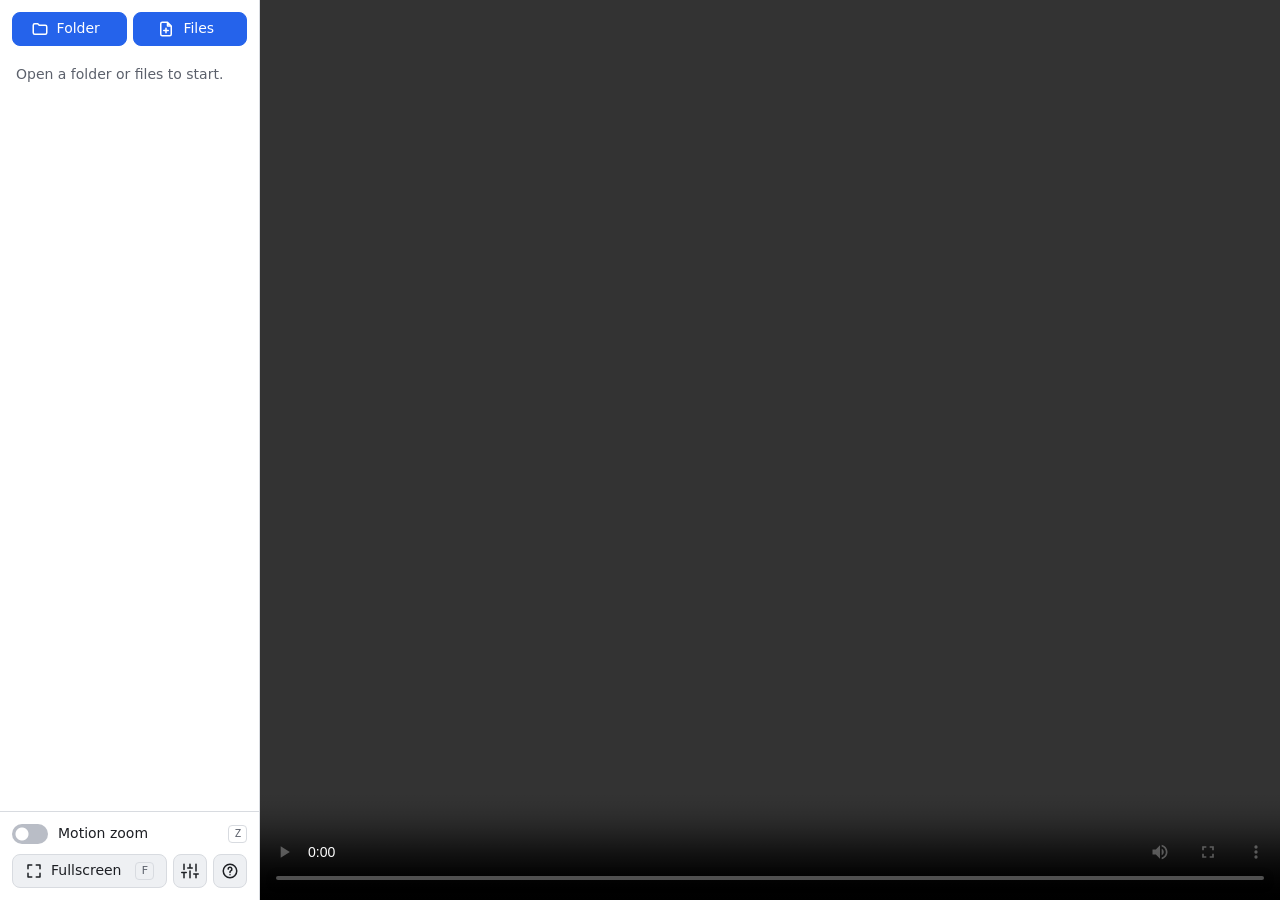
==== commit 79631f86: "1.0.1: Auto / Light / Dark theme, drag-to-resize sidebar" ====
--- a/index.html
+++ b/index.html
@@ -5,19 +5,35 @@
 <meta name="viewport" content="width=device-width, initial-scale=1">
 <title>Video viewer</title>
 <style>
-:root { color-scheme: dark; --bg: #101114; --panel: #17181c; --line: #2a2c33; --text: #e4e5e9; --dim: #8b8e98;
-        --btn: #23252b; --btn-hover: #2d3038; --accent: #3b82f6; --accent-hover: #4b8ff7; --focus: #7aa7ff;
+/* Theme: Auto follows the system (color-scheme: light dark); Settings can pin it with data-theme on <html>. Every
+   colour is light-dark(light, dark), so one set of rules serves both, the player's own controls included. */
+:root { color-scheme: light dark;
+        --bg: light-dark(#f3f4f6, #101114); --panel: light-dark(#ffffff, #17181c); --line: light-dark(#d8dbe0, #2a2c33);
+        --text: light-dark(#1d1f24, #e4e5e9); --dim: light-dark(#5c616c, #8b8e98);
+        --btn: light-dark(#eef0f3, #23252b); --btn-hover: light-dark(#e1e4e9, #2d3038);
+        --accent: light-dark(#2563eb, #3b82f6); --accent-hover: light-dark(#1d4ed8, #4b8ff7); --focus: light-dark(#2563eb, #7aa7ff);
+        --knob: light-dark(#ffffff, #c9cbd1); --track: light-dark(#b9bdc6, #3a3d45);
         font: 14px/1.4 system-ui, sans-serif; }
+:root[data-theme="light"] { color-scheme: light; }
+:root[data-theme="dark"] { color-scheme: dark; }
 [hidden] { display: none !important; }
-body { margin: 0; height: 100vh; overflow: hidden; display: grid; grid-template-columns: 260px 1fr;
+body { margin: 0; height: 100vh; overflow: hidden; display: grid; grid-template-columns: var(--side, 260px) 1fr;
        background: var(--bg); color: var(--text); }
+body.resizing { cursor: ew-resize; user-select: none; }
 svg { width: 18px; height: 18px; flex: none; fill: none; stroke: currentColor; stroke-width: 2;
       stroke-linecap: round; stroke-linejoin: round; }
 kbd { padding: 0 5px; border: 1px solid var(--line); border-radius: 4px; color: var(--dim);
       font: 11px/16px ui-monospace, monospace; }
 
 /* sidebar: the buttons on top, the list taking the rest of the height, the switch and fullscreen at the bottom */
-aside { display: flex; flex-direction: column; min-height: 0; background: var(--panel); border-right: 1px solid var(--line); }
+aside { position: relative; display: flex; flex-direction: column; min-height: 0; container-type: inline-size;
+        background: var(--panel); border-right: 1px solid var(--line); }
+@container (width < 250px) { #bFull kbd { display: none; } }   /* the narrowest sidebar: the key is in the tooltip */
+/* the edge to drag (VS Code's sash): lights up after a short hover, or while dragging or focused */
+#sash { position: absolute; top: 0; right: -3px; bottom: 0; z-index: 2; width: 6px; cursor: ew-resize; outline: none;
+        transition: background-color .1s; }
+#sash:hover { background: var(--accent); transition-delay: .3s; }
+#sash:focus-visible, body.resizing #sash { background: var(--accent); transition-delay: 0s; }
 .bar { display: flex; gap: 6px; padding: 12px; }
 .foot .bar { padding: 0; }
 .bar .primary, .bar .grow { flex: 1; }
@@ -52,7 +68,7 @@
 .switch { display: flex; gap: 10px; align-items: center; cursor: pointer; user-select: none; }
 .switch kbd { margin-left: auto; }
 .switch input { appearance: none; flex: none; width: 36px; height: 20px; margin: 0; border-radius: 10px; cursor: pointer;
-                background: radial-gradient(circle at 10px 50%, #c9cbd1 6px, transparent 7px) #3a3d45;
+                background: radial-gradient(circle at 10px 50%, var(--knob) 6px, transparent 7px) var(--track);
                 transition: background-color .15s; }
 .switch input:checked { background: radial-gradient(circle at 26px 50%, #fff 6px, transparent 7px) var(--accent); }
 
@@ -68,6 +84,20 @@
 dialog::backdrop { background: #0009; }
 dialog .head { display: flex; align-items: center; justify-content: space-between; margin-bottom: 8px; }
 dialog h2 { margin: 0; font-size: 16px; }
+dialog h3, .theme legend { margin: 16px 0 6px; padding: 0; color: var(--dim); font-size: 12px; font-weight: 600;
+                           letter-spacing: .04em; text-transform: uppercase; }
+.theme { margin: 0; padding: 0; border: 0; }
+.theme legend { margin-top: 4px; }
+/* Auto / Light / Dark: radio buttons drawn as one segmented control */
+.seg { display: flex; }
+.seg label { flex: 1; display: flex; align-items: center; justify-content: center; height: 32px; border: 1px solid var(--line);
+             background: var(--btn); cursor: pointer; user-select: none; }
+.seg label + label { border-left: 0; }
+.seg label:first-of-type { border-radius: 8px 0 0 8px; }
+.seg label:last-of-type { border-radius: 0 8px 8px 0; }
+.seg label:hover { background: var(--btn-hover); }
+.seg label:has(input:checked) { border-color: var(--accent); background: var(--accent); color: #fff; }
+.seg label:has(input:focus-visible) { outline: 2px solid var(--focus); outline-offset: 2px; position: relative; }
 .hint { margin: 8px 0; color: var(--dim); font-size: 12px; }
 .row { display: flex; gap: 8px; margin: 12px 0 0; }
 #keys { border-collapse: collapse; }
@@ -109,7 +139,7 @@
         <svg viewBox="0 0 24 24" aria-hidden="true"><path d="M4 9V4h5M20 9V4h-5M4 15v5h5M20 15v5h-5"/></svg>
         Fullscreen <kbd>F</kbd>
       </button>
-      <button class="btn icon" id="bSettings" title="Speed keys" aria-label="Speed keys">
+      <button class="btn icon" id="bSettings" title="Settings: theme and speed keys" aria-label="Settings">
         <svg viewBox="0 0 24 24" aria-hidden="true"><path d="M4 21v-7M4 10V3M12 21v-9M12 8V3M20 21v-5M20 12V3M1 14h6M9 8h6M17 16h6"/></svg>
       </button>
       <button class="btn icon" id="bHelp" title="Keys and help (?)" aria-label="Help">
@@ -117,6 +147,8 @@
       </button>
     </div>
   </div>
+  <div id="sash" role="separator" aria-orientation="vertical" aria-label="Sidebar width" aria-valuemin="240"
+       aria-valuemax="480" aria-valuenow="260" tabindex="0" title="Drag to resize the sidebar; double-click to reset"></div>
 </aside>
 <main id="stage">
   <video id="v" controls tabindex="0"></video>
@@ -124,8 +156,14 @@
 </main>
 
 <dialog id="settings" aria-labelledby="settingsTitle">
-  <form method="dialog" class="head"><h2 id="settingsTitle">Speed keys</h2><button class="btn icon" aria-label="Close">
+  <form method="dialog" class="head"><h2 id="settingsTitle">Settings</h2><button class="btn icon" aria-label="Close">
     <svg viewBox="0 0 24 24" aria-hidden="true"><path d="M6 6l12 12M18 6L6 18"/></svg></button></form>
+  <fieldset class="theme"><legend>Theme</legend><div class="seg">
+    <label><input type="radio" name="theme" value="auto" class="vh"> Auto</label>
+    <label><input type="radio" name="theme" value="light" class="vh"> Light</label>
+    <label><input type="radio" name="theme" value="dark" class="vh"> Dark</label>
+  </div></fieldset>
+  <h3>Speed keys</h3>
   <p class="hint">Click a key to change it, or type a new speed.</p>
   <table id="keys"></table>
   <p class="row"><button class="btn" id="addKey">Add a key</button><button class="btn" id="resetKeys">Defaults</button></p>
@@ -183,6 +221,47 @@
 $("bFull").onclick = toggleFullscreen;
 $("bSettings").onclick = () => $("settings").showModal();
 $("bHelp").onclick = () => $("help").showModal();
+
+// Theme: auto follows the system; light / dark pin it (style.css reads data-theme). Saved in localStorage.
+const THEMES = ["auto", "light", "dark"], THEME_SAVE = "video-viewer.theme";
+function setTheme(t) {
+  if (!THEMES.includes(t)) t = "auto";
+  if (t === "auto") delete document.documentElement.dataset.theme;
+  else document.documentElement.dataset.theme = t;
+  for (const r of document.getElementsByName("theme")) r.checked = r.value === t;
+  localStorage.setItem(THEME_SAVE, t);
+}
+for (const r of document.getElementsByName("theme")) r.addEventListener("change", () => setTheme(r.value));
+setTheme(localStorage.getItem(THEME_SAVE));
+
+// The sidebar's width: drag its edge (the sash), or arrow keys on it; double-click puts it back. Saved too.
+const SIDE_MIN = 240, SIDE_MAX = 480, SIDE_DEFAULT = 260, SIDE_SAVE = "video-viewer.sidebar";
+const sash = $("sash");
+function setSide(px, save = true) {
+  px = Math.round(clamp(px, SIDE_MIN, SIDE_MAX));
+  document.body.style.setProperty("--side", `${px}px`);
+  sash.setAttribute("aria-valuenow", px);
+  if (save) localStorage.setItem(SIDE_SAVE, px);
+}
+sash.addEventListener("pointerdown", e => {
+  if (e.button !== 0) return;
+  e.preventDefault();
+  sash.setPointerCapture(e.pointerId);
+  document.body.classList.add("resizing");
+});
+sash.addEventListener("pointermove", e => { if (sash.hasPointerCapture(e.pointerId)) setSide(e.clientX, false); });
+sash.addEventListener("lostpointercapture", () => {   // save where the drag left it (a plain click moves nothing)
+  document.body.classList.remove("resizing");
+  setSide(+sash.getAttribute("aria-valuenow"));
+});
+sash.addEventListener("dblclick", () => { setSide(SIDE_DEFAULT); localStorage.removeItem(SIDE_SAVE); });
+sash.addEventListener("keydown", e => {
+  const step = { ArrowLeft: -10, ArrowRight: 10 }[e.key];
+  if (!step) return;
+  e.preventDefault();
+  setSide(+sash.getAttribute("aria-valuenow") + (e.shiftKey ? 5 * step : step));
+});
+setSide(+localStorage.getItem(SIDE_SAVE) || SIDE_DEFAULT, false);
 </script>
 <script>
 // Where the frame moves: the box around the main motion in an optical-flow field, and the view that frames it.
@@ -437,7 +516,7 @@
 $("modelPick").addEventListener("change", () => { if ($("modelPick").files[0]) setMotion(true); });
 </script>
 <script>
-// Speed keys: [key, speed] pairs, edited in the Speed keys dialog and saved in localStorage; the other keys are fixed.
+// Speed keys: [key, speed] pairs, edited in the Settings dialog and saved in localStorage; the other keys are fixed.
 "use strict";
 
 const DEFAULT_KEYS = [["1", 0.25], ["2", 0.5], ["3", 1], ["4", 2], ["5", 3]];
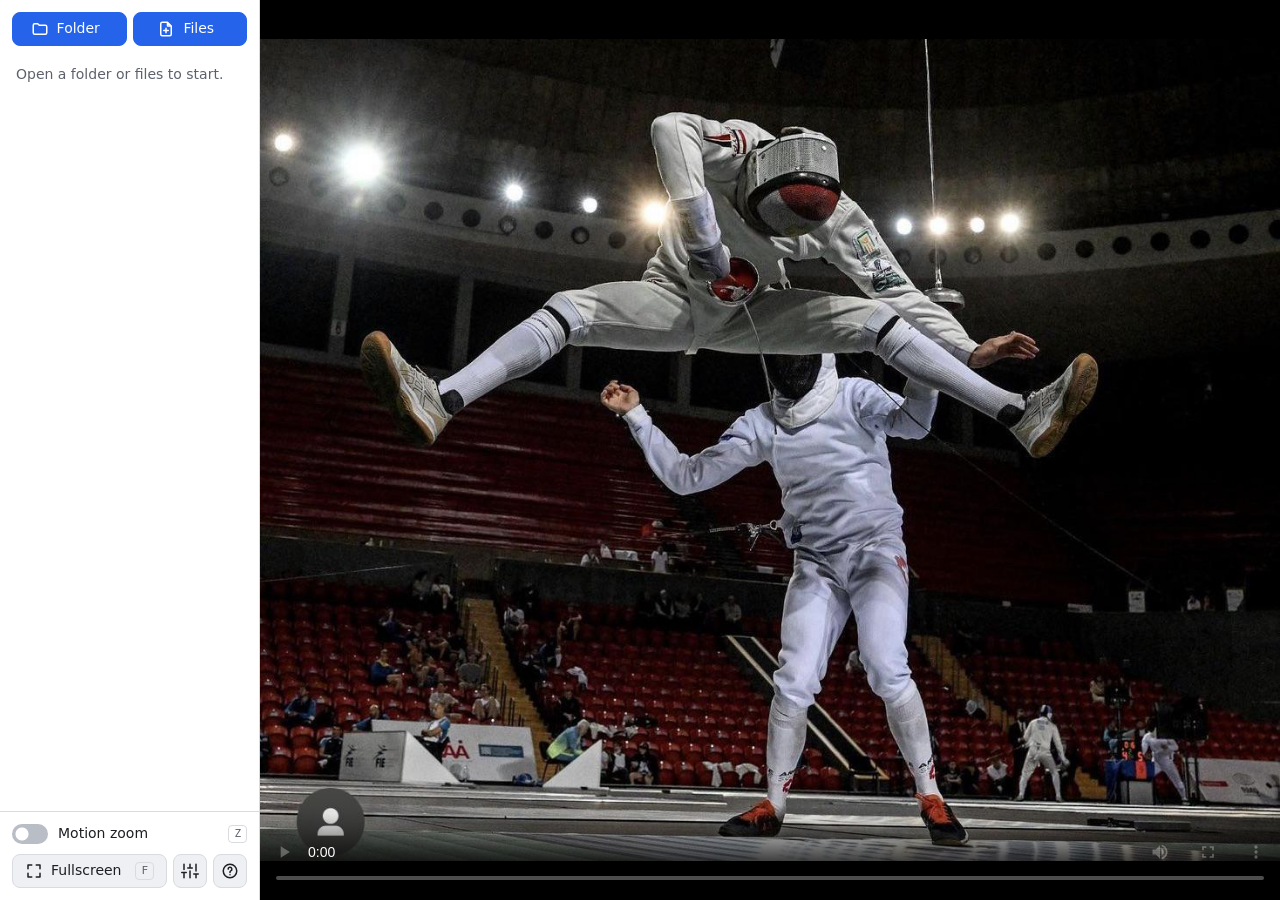
==== commit 23e9cf79: "1.1.0: start picture, frame steps (arrow keys), 5 s skips (A / D)" ====
--- a/index.html
+++ b/index.html
@@ -151,7 +151,7 @@
        aria-valuemax="480" aria-valuenow="260" tabindex="0" title="Drag to resize the sidebar; double-click to reset"></div>
 </aside>
 <main id="stage">
-  <video id="v" controls tabindex="0"></video>
+  <video id="v" controls tabindex="0" poster="[data-uri]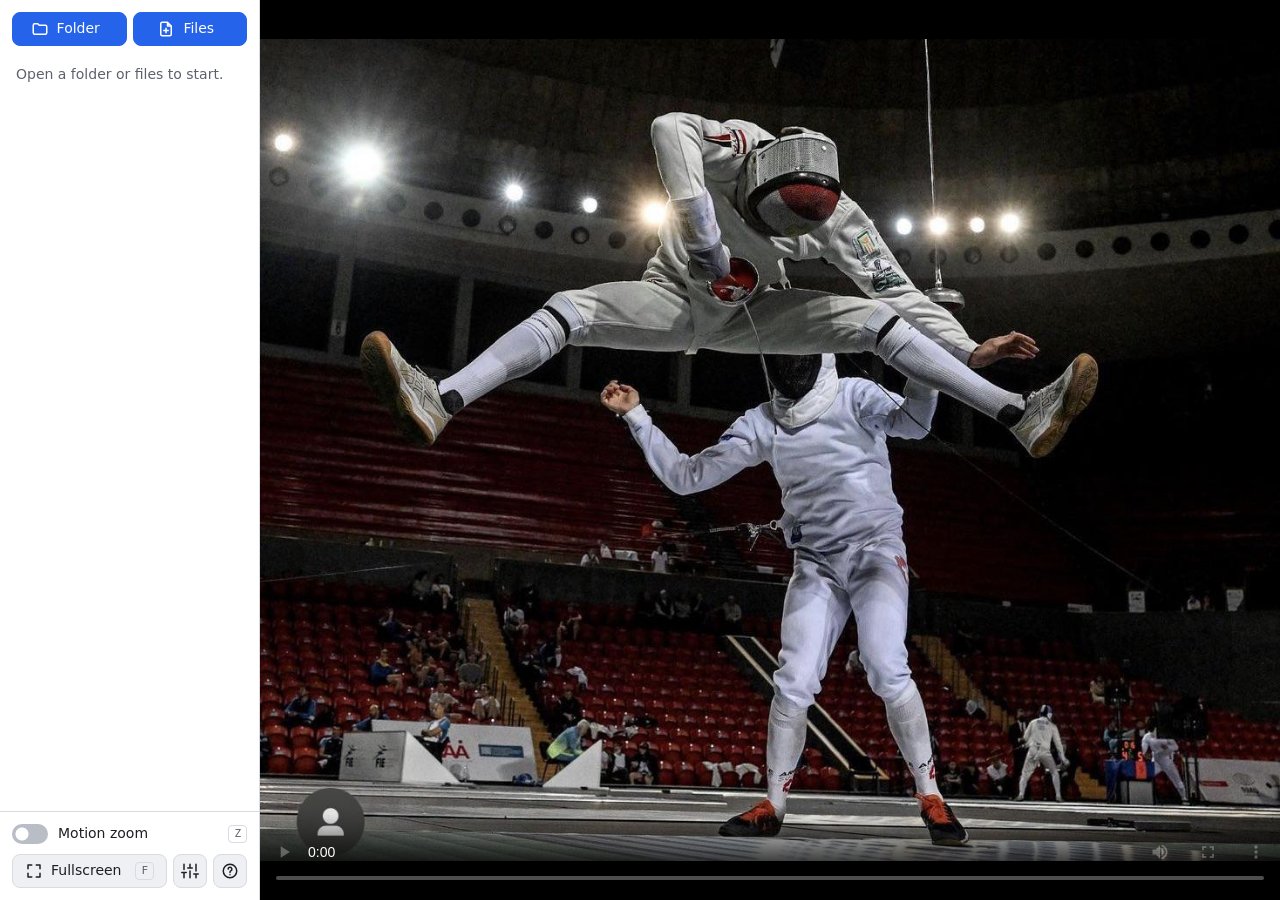
==== commit 92da9a46: "1.2.0: every key changeable, add keys (any action, Ctrl/Alt/Shift combos), a reused key moves" ====
--- a/index.html
+++ b/index.html
@@ -100,10 +100,16 @@
 .seg label:has(input:focus-visible) { outline: 2px solid var(--focus); outline-offset: 2px; position: relative; }
 .hint { margin: 8px 0; color: var(--dim); font-size: 12px; }
 .row { display: flex; gap: 8px; margin: 12px 0 0; }
+dialog#settings { width: min(500px, calc(100vw - 48px)); }
 #keys { border-collapse: collapse; }
-#keys td { padding: 3px 6px 3px 0; color: var(--dim); }
-#keys .key { min-width: 64px; color: var(--text); }
-#keys tr.on .key { border-color: var(--accent); background: var(--accent); color: #fff; }
+#keys td { padding: 3px 6px 3px 0; color: var(--dim); white-space: nowrap; }
+#keys .key { min-width: 92px; color: var(--text); }
+#keys .key.wait { border-color: var(--accent); color: var(--accent); }
+#keys select { height: 34px; padding: 0 6px; border: 1px solid var(--line); border-radius: 8px; background: var(--bg);
+               color: var(--text); font: inherit; }
+#keys select:focus-visible { outline: 2px solid var(--focus); outline-offset: 1px; }
+.note { min-height: 1.4em; margin: 6px 0 0; color: var(--text); font-size: 12px; }
+#keys tr.on .key:not(.wait) { border-color: var(--accent); background: var(--accent); color: #fff; }
 #keys input { width: 72px; height: 34px; box-sizing: border-box; margin-right: 4px; padding: 0 8px; border: 1px solid var(--line);
               border-radius: 8px; background: var(--bg); color: var(--text); font: inherit; }
 #keys input:focus-visible { outline: 2px solid var(--focus); outline-offset: 1px; }
@@ -111,7 +117,7 @@
 #keys .x:hover { background: var(--btn); color: var(--text); }
 .keylist { border-collapse: collapse; width: 100%; }
 .keylist td { padding: 5px 0; border-bottom: 1px solid var(--line); vertical-align: top; }
-.keylist td:first-child { width: 72px; color: var(--dim); }
+.keylist td:first-child { width: 88px; padding-right: 8px; color: var(--dim); }
 </style>
 </head>
 <body>
@@ -129,20 +135,20 @@
   <h1 id="folder" hidden></h1>
   <ul id="list"><li class="empty">Open a folder or files to start.</li></ul>
   <div class="foot">
-    <label class="switch" id="motionLabel" title="Zoom onto the motion (Z)">
-      <input type="checkbox" id="motion" role="switch"> Motion zoom <kbd>Z</kbd>
+    <label class="switch" id="motionLabel" title="Zoom onto the motion">
+      <input type="checkbox" id="motion" role="switch"> Motion zoom <kbd id="motionKey"></kbd>
     </label>
     <p id="motionState" aria-live="polite" hidden></p>
     <label class="btn" id="modelLabel" hidden>Choose model file…<input type="file" id="modelPick" class="vh" accept=".onnx"></label>
     <div class="bar">
-      <button class="btn grow" id="bFull" title="Fullscreen (F)">
+      <button class="btn grow" id="bFull" title="Fullscreen">
         <svg viewBox="0 0 24 24" aria-hidden="true"><path d="M4 9V4h5M20 9V4h-5M4 15v5h5M20 15v5h-5"/></svg>
-        Fullscreen <kbd>F</kbd>
+        Fullscreen <kbd id="fullKey"></kbd>
       </button>
-      <button class="btn icon" id="bSettings" title="Settings: theme and speed keys" aria-label="Settings">
+      <button class="btn icon" id="bSettings" title="Settings: theme and keys" aria-label="Settings">
         <svg viewBox="0 0 24 24" aria-hidden="true"><path d="M4 21v-7M4 10V3M12 21v-9M12 8V3M20 21v-5M20 12V3M1 14h6M9 8h6M17 16h6"/></svg>
       </button>
-      <button class="btn icon" id="bHelp" title="Keys and help (?)" aria-label="Help">
+      <button class="btn icon" id="bHelp" title="Keys and help" aria-label="Help">
         <svg viewBox="0 0 24 24" aria-hidden="true"><circle cx="12" cy="12" r="9"/><path d="M9.5 9.5a2.5 2.5 0 1 1 3.5 2.3c-.6.3-1 .8-1 1.5v.7M12 17h.01"/></svg>
       </button>
     </div>
@@ -163,9 +169,12 @@
     <label><input type="radio" name="theme" value="light" class="vh"> Light</label>
     <label><input type="radio" name="theme" value="dark" class="vh"> Dark</label>
   </div></fieldset>
-  <h3>Speed keys</h3>
-  <p class="hint">Click a key to change it, or type a new speed.</p>
+  <h3>Keys</h3>
+  <p class="hint">Click a key to change it, then press the new one (Ctrl, Alt and Shift combinations work). A key
+    already in use moves to the new row. Frame step and Skip go back with a minus number. Esc and Tab can't be used,
+    and the browser keeps a few combinations for itself (such as Ctrl+W and Ctrl+T).</p>
   <table id="keys"></table>
+  <p id="keysNote" class="note" aria-live="polite"></p>
   <p class="row"><button class="btn" id="addKey">Add a key</button><button class="btn" id="resetKeys">Defaults</button></p>
 </dialog>
 
@@ -173,17 +182,11 @@
   <form method="dialog" class="head"><h2 id="helpTitle">Keys</h2><button class="btn icon" aria-label="Close">
     <svg viewBox="0 0 24 24" aria-hidden="true"><path d="M6 6l12 12M18 6L6 18"/></svg></button></form>
   <table class="keylist">
-    <tr><td>Speed</td><td id="helpSpeeds"></td></tr>
-    <tr><td><kbd>Z</kbd></td><td>motion zoom on / off</td></tr>
-    <tr><td>wheel</td><td>zoom at the cursor (motion zoom on: tighter / looser)</td></tr>
-    <tr><td><kbd>0</kbd></td><td>reset the zoom</td></tr>
-    <tr><td><kbd>F</kbd></td><td>fullscreen. The player's own button and double-click work too, but there the speed and zoom messages don't show.</td></tr>
-    <tr><td><kbd>←</kbd> <kbd>→</kbd></td><td>one frame back / forward (pauses)</td></tr>
-    <tr><td><kbd>A</kbd> <kbd>D</kbd></td><td>5 seconds back / forward</td></tr>
-    <tr><td><kbd>Space</kbd></td><td>play / pause</td></tr>
-    <tr><td><kbd>?</kbd></td><td>this list</td></tr>
+    <tbody id="helpKeys"></tbody>
+    <tbody><tr><td>wheel</td><td>zoom at the cursor (motion zoom on: tighter / looser)</td></tr></tbody>
   </table>
-  <p class="hint">Motion zoom needs Edge or Chrome. The first time, it asks for the model file
+  <p class="hint">Change the keys in Settings (the sliders button). A frame step pauses the video.
+    Motion zoom needs Edge or Chrome. The first time, it asks for the model file
     <code>neuflow_mixed.onnx</code> and downloads onnxruntime-web (about 25 MB) once; the browser keeps both.</p>
 </dialog>
 
@@ -426,7 +429,8 @@
   if (!navigator.gpu) throw fail("motion zoom needs WebGPU (Edge or Chrome)");
   const kept = await store("readonly", s => s.get("model")), file = kept || $("modelPick").files[0];
   if (!file) {   // a file chooser would end fullscreen, so there only say what's needed
-    if (document.fullscreenElement) throw fail("motion zoom needs its model file once: leave fullscreen (F), then press Z", true);
+    const key = a => (keyOf(a) ? ` (${label(keyOf(a))})` : "");   // the keys as set in Settings
+    if (document.fullscreenElement) throw fail(`motion zoom needs its model file once: leave fullscreen${key("fullscreen")}, then turn motion zoom on${key("motion")}`, true);
     $("modelPick").click();
     throw fail("choose the model file, neuflow_mixed.onnx (asked once)", true);
   }
@@ -504,7 +508,8 @@
     const out = await session.run({ [session.inputNames[0]]: a, [session.inputNames[1]]: b });
     if (motionOn) {
       follow(motionBox(out[session.outputNames[0]].data, FW, FH));
-      $("motionLabel").title = `Zoom onto the motion (Z): ${((performance.now() - t0) / 1000).toFixed(1)} s per look`;
+      const k = keyOf("motion");
+      $("motionLabel").title = `Zoom onto the motion${k ? ` (${label(k)})` : ""}: ${((performance.now() - t0) / 1000).toFixed(1)} s per look`;
     }
   } catch (e) {
     await setMotion(false);
@@ -536,12 +541,11 @@
 }
 </script>
 <script>
-// Arrow keys: one frame back / forward. A and D: 5 seconds back / forward. The frame length is measured while the video
-// plays (frames.js); a step seeks to the middle of the wanted frame, so rounding can't skip or repeat one.
+// Frame steps (n frames, back when n < 0) and skips (s seconds). The frame length is measured while the video plays
+// (frames.js); a step seeks to the middle of the wanted frame, so rounding can't skip or repeat one.
 "use strict";
 
 const GAPS_NEEDED = 5;    // frame gaps seen while playing before the frame length is trusted
-const SKIP = 5;           // seconds for A and D
 let frameLen = 0, gaps = 0, lastT = -1, shownT = -1, pending = null, pendingTimer = 0, measuring = false;
 // shownT: the time of the frame on screen. pending: the frame a step is heading for, so steps pressed before it
 // arrives (a held key) go on from there instead of from the old frame.
@@ -579,12 +583,12 @@
   return ok;
 }
 
-async function step(dir) {
+async function step(n) {
   if (!v.videoWidth || shownT < 0 || measuring) return;
   const base = pending ?? shownT;            // before measure(), which plays on
   v.pause();
   if (gaps < GAPS_NEEDED && !(await measure())) return say("can't tell this video's frame rate", 2500);
-  const next = stepFrom(base, dir, frameLen, v.duration);
+  const next = stepFrom(base, n, frameLen, v.duration);
   if (Math.abs(next - base) < frameLen / 2) return;       // already on the first / last frame
   pending = next;
   clearTimeout(pendingTimer);
@@ -593,115 +597,280 @@
   say(`${next.toFixed(2)} s`, 700);
 }
 
-function skip(dir) {
+function skip(s) {
   if (!v.videoWidth) return;
   pending = null;
-  v.currentTime = clamp(v.currentTime + dir * SKIP, 0, v.duration);
-  say(`${dir > 0 ? "+" : "−"}${SKIP} s`, 700);
+  v.currentTime = clamp(v.currentTime + s, 0, v.duration);
+  say(`${s > 0 ? "+" : "−"}${Math.abs(s)} s`, 700);
 }
 </script>
 <script>
-// Speed keys: [key, speed] pairs, edited in the Settings dialog and saved in localStorage; the other keys are fixed.
+// The keys: what each action is, the default keys, key names, and checking the saved list (pure: check_keys.mjs runs
+// it in Node). A binding is [key, action] or [key, action, value]; a key is a name such as "z", "shift+arrowright",
+// "ctrl+2" or " " (Space), from combo().
 "use strict";
 
-const DEFAULT_KEYS = [["1", 0.25], ["2", 0.5], ["3", 1], ["4", 2], ["5", 3]];
-const FIXED = { z: "motion zoom", 0: "reset zoom", f: "fullscreen", "?": "the keys list", " ": "play / pause",
-                a: "5 seconds back", d: "5 seconds forward" };
-const MIN_RATE = 0.0625, MAX_RATE = 16;   // the playbackRate range Chromium accepts
-const KEYS_SAVE = "video-viewer.keys";
-let keys = loadKeys(), capturing = -1;
-
-function loadKeys() {     // the saved pairs that make sense (a key that became fixed in a later version is dropped), or the defaults
+// value: the unit shown after the number, its range, whether it must be a whole number, a new key's value
+const ACTIONS = {
+  rate: { label: "Speed", unit: "x", min: 0.0625, max: 16, def: 1.5, inc: 0.05 },   // Chromium's playbackRate range
+  play: { label: "Play / pause" },
+  step: { label: "Frame step", unit: "frames", min: -1000, max: 1000, def: 1, inc: 1, whole: true },
+  skip: { label: "Skip", unit: "s", min: -3600, max: 3600, def: 10, inc: 1 },
+  motion: { label: "Motion zoom on / off" },
+  zoomreset: { label: "Reset zoom" },
+  fullscreen: { label: "Fullscreen" },
+  help: { label: "Keys list" },
+};
+const DEFAULT_BINDINGS = [
+  ["1", "rate", 0.25], ["2", "rate", 0.5], ["3", "rate", 1], ["4", "rate", 2], ["5", "rate", 3],
+  [" ", "play"], ["arrowleft", "step", -1], ["arrowright", "step", 1], ["a", "skip", -5], ["d", "skip", 5],
+  ["z", "motion"], ["0", "zoomreset"], ["f", "fullscreen"], ["?", "help"],
+];
+const MODIFIER_KEYS = ["control", "shift", "alt", "altgraph", "meta", "os", "capslock", "numlock", "fn"];
+const defaultBindings = () => DEFAULT_BINDINGS.map(b => [...b]);
+
+// The name of the key pressed (e: a keydown event), "" for a modifier alone. Shift is part of the name for letters
+// and named keys (Shift+A, Shift+→); for symbols it's already in the character ("?" is Shift+/).
+function combo(e) {
+  const k = e.key.toLowerCase();
+  if (MODIFIER_KEYS.includes(k)) return "";
+  const shift = e.shiftKey && (/^[a-z]$/.test(k) || k.length > 1 || k === " ");
+  return (e.ctrlKey ? "ctrl+" : "") + (e.altKey ? "alt+" : "") + (shift ? "shift+" : "") + (e.metaKey ? "meta+" : "") + k;
+}
+
+const baseKey = k => k.replace(/^((?:ctrl|alt|shift|meta)\+)*/, "") || k;   // "ctrl++" -> "+"
+// Esc cancels, closes dialogs and leaves fullscreen; Tab moves the focus: neither can do anything else
+function usable(k) {
+  return typeof k === "string" && k !== "" && !["escape", "tab", "unidentified", "dead", "process"].includes(baseKey(k));
+}
+
+function label(k) {           // "shift+arrowright" -> "Shift+→", " " -> "Space"
+  if (!k) return "(none)";
+  const named = { " ": "Space", arrowleft: "←", arrowright: "→", arrowup: "↑", arrowdown: "↓", escape: "Esc", meta: "Win" };
+  const key = baseKey(k), mods = k.slice(0, k.length - key.length).split("+").filter(Boolean);
+  const cap = s => named[s] ?? (s.length === 1 ? s.toUpperCase() : s[0].toUpperCase() + s.slice(1));
+  return mods.map(m => `${cap(m)}+`).join("") + cap(key);
+}
+
+function validValue(action, x) {
+  const a = ACTIONS[action];
+  return Number.isFinite(x) && x >= a.min && x <= a.max && (!a.whole || Number.isInteger(x)) &&
+    (action === "rate" || x !== 0);   // a step or skip of 0 does nothing
+}
+
+function validBinding(b) {
+  if (!Array.isArray(b) || !usable(b[0]) || !(b[1] in ACTIONS)) return false;
+  return ACTIONS[b[1]].unit ? b.length === 3 && validValue(b[1], b[2]) : b.length === 2;
+}
+
+// The saved list, cleaned: bad entries dropped, and a key used twice keeps its first action. A saved list with
+// nothing usable left gives the defaults; a saved empty list stays empty (every key removed on purpose).
+function cleanBindings(saved) {
+  const seen = new Set(), out = [];
+  for (const b of saved) if (validBinding(b) && !seen.has(b[0])) { seen.add(b[0]); out.push([...b]); }
+  return out.length || !saved.length ? out : defaultBindings();
+}
+
+// Speed keys saved by 1.0 to 1.1 ([key, speed] pairs), as the full list: those, then the other default keys. Those
+// versions only allowed one character that wasn't one of the other default keys, so nothing else can be in the way.
+function fromOldSpeedKeys(old) {
+  const others = DEFAULT_BINDINGS.filter(b => b[1] !== "rate"), fixed = new Set(others.map(b => b[0]));
+  const seen = new Set(), rates = [];
+  for (const p of old) {
+    const b = Array.isArray(p) ? [p[0], "rate", p[1]] : null;
+    if (b && typeof b[0] === "string" && b[0].length === 1 && !fixed.has(b[0]) && validBinding(b) && !seen.has(b[0])) {
+      seen.add(b[0]);
+      rates.push(b);
+    }
+  }
+  if (old.length && !rates.length) return defaultBindings();   // nothing usable: the defaults
+  return [...rates, ...others.map(b => [...b])];
+}
+
+// Key k for binding i. A key does one thing, so it leaves any other binding it had; those are returned.
+function assign(list, i, k) {
+  const moved = list.filter((b, j) => j !== i && b[0] === k);
+  list[i][0] = k;
+  for (let j = list.length - 1; j >= 0; j--) if (j !== i && list[j][0] === k) list.splice(j, 1);
+  return moved;
+}
+
+function describe([, action, x]) {   // "0.25x speed", "10 frames back", "play / pause"
+  const n = Math.abs(x), dir = x > 0 ? "forward" : "back";
+  if (action === "rate") return `${x}x speed`;
+  if (action === "step") return `${n} frame${n === 1 ? "" : "s"} ${dir}`;
+  if (action === "skip") return `${n} s ${dir}`;
+  return { play: "play / pause", motion: "motion zoom on / off", zoomreset: "reset the zoom", fullscreen: "fullscreen",
+           help: "the keys list" }[action];
+}
+</script>
+<script>
+// The keyboard: the key list (keymap.js) edited in Settings and saved in localStorage, the keys list in help, and
+// running the action of the key pressed.
+"use strict";
+
+const KEYS_SAVE = "video-viewer.bindings", OLD_KEYS_SAVE = "video-viewer.keys";   // the old one: speed keys of 1.0 - 1.1
+let bindings = loadBindings(), capturing = -1;
+
+function loadBindings() {
   try {
-    const k = JSON.parse(localStorage.getItem(KEYS_SAVE));
-    if (Array.isArray(k)) {
-      const ok = k.filter(p => Array.isArray(p) && typeof p[0] === "string" && p[0].length === 1 &&
-        !(p[0] in FIXED) && Number.isFinite(p[1]) && p[1] >= MIN_RATE && p[1] <= MAX_RATE);
-      if (ok.length || !k.length) return ok;     // an empty saved list is the user's own choice: no speed keys
-    }
+    const saved = JSON.parse(localStorage.getItem(KEYS_SAVE));
+    if (Array.isArray(saved)) return cleanBindings(saved);
+    const old = JSON.parse(localStorage.getItem(OLD_KEYS_SAVE));
+    if (Array.isArray(old)) return fromOldSpeedKeys(old);
   } catch (_) { /* unreadable: the defaults */ }
-  return DEFAULT_KEYS.map(p => [...p]);
-}
-
-function saveKeys() {
-  localStorage.setItem(KEYS_SAVE, JSON.stringify(keys.filter(p => p[0])));   // not a new row still waiting for its key
-  renderKeys();
-}
-
-function renderKeys() {
+  return defaultBindings();
+}
+
+function saveKeys(focus = -1) {
+  localStorage.setItem(KEYS_SAVE, JSON.stringify(bindings.filter(b => b[0])));   // not a new row still without a key
+  localStorage.removeItem(OLD_KEYS_SAVE);
+  renderKeys(focus);
+}
+
+const keyOf = action => bindings.find(b => b[0] && b[1] === action)?.[0] ?? "";
+const svgX = '<svg viewBox="0 0 24 24" aria-hidden="true"><path d="M6 6l12 12M18 6L6 18"/></svg>';
+
+function renderKeys(focus = -1) {
   const table = $("keys");
   table.textContent = "";
-  keys.forEach(([k, rate], i) => {
-    const tr = table.insertRow();
-    const key = Object.assign(document.createElement("button"), { className: "btn key", textContent: capturing === i ? "press a key…" : k.toUpperCase() });
-    key.title = "change this key";
-    key.onclick = () => { capturing = i; renderKeys(); };
-    const speed = Object.assign(document.createElement("input"), { type: "number", step: "0.05", min: MIN_RATE, max: MAX_RATE, value: rate });
-    speed.setAttribute("aria-label", `speed for key ${k.toUpperCase()}`);
-    speed.onchange = () => {
-      const r = +speed.value;
-      if (r >= MIN_RATE && r <= MAX_RATE) { keys[i][1] = r; saveKeys(); } else speed.value = keys[i][1];
+  bindings.forEach((b, i) => {
+    const [k, action, x] = b, a = ACTIONS[action], tr = table.insertRow();
+    const key = Object.assign(document.createElement("button"), { className: `btn key${capturing === i ? " wait" : ""}`,
+      textContent: capturing === i ? "press a key…" : k ? label(k) : "set key" });
+    key.title = capturing === i ? "press the new key (Esc cancels)" : "change this key";
+    key.onclick = () => { capturing = capturing === i ? -1 : i; note(capturing === i ? "Press the new key. Esc cancels." : ""); renderKeys(i); };
+    const pick = document.createElement("select");
+    pick.setAttribute("aria-label", `action for ${label(k)}`);
+    for (const [name, def] of Object.entries(ACTIONS)) pick.add(new Option(def.label, name, false, name === action));
+    pick.onchange = () => {
+      b[1] = pick.value;
+      b.length = 2;
+      if (ACTIONS[pick.value].unit) b[2] = ACTIONS[pick.value].def;
+      saveKeys();
     };
-    const del = Object.assign(document.createElement("button"), { className: "btn icon x", title: "remove this key",
-      innerHTML: '<svg viewBox="0 0 24 24" aria-hidden="true"><path d="M6 6l12 12M18 6L6 18"/></svg>' });
-    del.setAttribute("aria-label", "remove this key");
-    del.onclick = () => { keys.splice(i, 1); capturing = -1; saveKeys(); };
     tr.insertCell().append(key);
-    tr.insertCell().append(speed, "x");
+    tr.insertCell().append(pick);
+    const cell = tr.insertCell();
+    if (a.unit) {
+      const val = Object.assign(document.createElement("input"), { type: "number", step: a.inc, min: a.min, max: a.max, value: x });
+      val.setAttribute("aria-label", `${a.label.toLowerCase()} for ${label(k)} (${a.unit})`);
+      val.onchange = () => {
+        const n = +val.value;
+        if (validValue(action, n)) { b[2] = n; saveKeys(); } else val.value = b[2];
+      };
+      cell.append(val, ` ${a.unit}`);
+    }
+    const del = Object.assign(document.createElement("button"), { className: "btn icon x", title: "remove this key", innerHTML: svgX });
+    del.setAttribute("aria-label", `remove ${label(k)}`);
+    del.onclick = () => { bindings.splice(i, 1); capturing = -1; note(""); saveKeys(); };
     tr.insertCell().append(del);
   });
-  $("helpSpeeds").textContent = keys.filter(p => p[0]).map(([k, r]) => `${k.toUpperCase()} ${r}x`).join(" · ");
+  if (focus >= 0) table.rows[focus]?.querySelector(".key")?.focus();
   showRate();
-}
-
-function showRate() {     // light the key of the speed playing now
-  [...$("keys").rows].forEach((tr, i) => tr.classList.toggle("on", keys[i]?.[1] === v.playbackRate));
+  renderHelp();
+  // the key hints next to the switch and the buttons follow the keys
+  const hint = (el, action) => { const k = keyOf(action); el.textContent = k ? label(k) : ""; el.hidden = !k; };
+  hint($("motionKey"), "motion");
+  hint($("fullKey"), "fullscreen");
+  const inBrackets = action => (keyOf(action) ? ` (${label(keyOf(action))})` : "");
+  $("motionLabel").title = `Zoom onto the motion${inBrackets("motion")}`;
+  $("bFull").title = `Fullscreen${inBrackets("fullscreen")}`;
+  $("bHelp").title = `Keys and help${inBrackets("help")}`;
+}
+
+function renderHelp() {      // one row per action that has keys, in the order of ACTIONS
+  const body = $("helpKeys");
+  body.textContent = "";
+  const kbd = k => Object.assign(document.createElement("kbd"), { textContent: label(k) });
+  for (const [action, a] of Object.entries(ACTIONS)) {
+    const mine = bindings.filter(b => b[0] && b[1] === action);
+    if (!mine.length) continue;
+    const tr = body.insertRow(), left = tr.insertCell(), right = tr.insertCell();
+    if (a.unit) {            // Speed / Frame step / Skip: each key with what it does
+      left.textContent = a.label;
+      mine.forEach((b, j) => right.append(j ? " · " : "", kbd(b[0]), ` ${describe(b)}`));
+    } else {
+      mine.forEach((b, j) => left.append(j ? " " : "", kbd(b[0])));
+      right.textContent = describe(mine[0]);
+      if (action === "fullscreen") right.append(". The player's own button and double-click work too, but there the speed and zoom messages don't show.");
+    }
+  }
+}
+
+function note(text) { $("keysNote").textContent = text; }
+
+function showRate() {     // light the speed keys of the speed playing now
+  [...$("keys").rows].forEach((tr, i) => tr.classList.toggle("on", bindings[i]?.[1] === "rate" && bindings[i][2] === v.playbackRate));
 }
 
 function stopCapture() {
-  if (capturing >= 0 && !keys[capturing][0]) keys.splice(capturing, 1);   // a new row that never got its key
+  if (capturing >= 0 && !bindings[capturing][0]) bindings.splice(capturing, 1);   // a new row that never got its key
   capturing = -1;
 }
 
-function capture(e) {     // the key pressed for the row being changed
+function capture(e) {     // the next key pressed becomes the key of row `capturing`
   e.preventDefault();
-  const k = e.key.toLowerCase(), i = capturing;
-  if (e.key === "Escape") stopCapture();
-  else if (k.length !== 1 || e.ctrlKey || e.altKey || e.metaKey) return say("press a single key (Esc cancels)", 2000);
-  else if (k in FIXED) return say(`${k === " " ? "Space" : k.toUpperCase()} is ${FIXED[k]}`, 2000);
-  else if (keys.some((p, j) => j !== i && p[0] === k)) return say(`${k.toUpperCase()} is already a speed key`, 2000);
-  else { keys[i][0] = k; capturing = -1; saveKeys(); return; }
-  renderKeys();
+  if (e.key === "Escape") { const i = capturing; stopCapture(); note(""); return renderKeys(bindings[i] ? i : -1); }
+  const k = combo(e);
+  if (!k) return;         // a modifier alone: wait for the key it goes with
+  if (!usable(k)) return note(`${label(baseKey(k))} can't be used: it ${baseKey(k) === "tab" ? "moves between controls" : "can't be told apart"}. Press another key (Esc cancels).`);
+  const b = bindings[capturing], moved = assign(bindings, capturing, k);   // rows above it can go: follow the row itself
+  capturing = -1;
+  note(moved.length ? `${label(k)} moved here from “${describe(moved[0])}”.` : `${label(k)}: ${describe(b)}.`);
+  saveKeys(bindings.indexOf(b));
+}
+
+function run([, action, x]) {
+  if (action === "rate") { v.playbackRate = v.defaultPlaybackRate = x; say(`${x}x`); }   // the default carries it on
+  else if (action === "play") v.paused ? v.play().catch(() => { /* no video yet */ }) : v.pause();
+  else if (action === "step") step(x);
+  else if (action === "skip") skip(x);
+  else if (action === "motion") setMotion(!motionOn);
+  else if (action === "zoomreset") { motionOn ? setMotion(false) : resetZoom(); say("zoom reset"); }
+  else if (action === "fullscreen") toggleFullscreen();
+  else if (action === "help") $("help").showModal();
 }
 
 addEventListener("keydown", e => {
   if (capturing >= 0) return capture(e);
-  if (e.ctrlKey || e.metaKey || e.altKey || document.querySelector("dialog[open]") ||   // an open dialog has the keys
-      e.target.matches("input[type=number], input[type=text], select, textarea")) return;
-  const k = e.key.toLowerCase();
-  if (k === " ") {        // a focused video, button or switch handles Space itself
-    if (e.target !== document.body) return;
-    v.paused ? v.play() : v.pause();
-  } else if (k === "z") setMotion(!motionOn);
-  else if (k === "0") { motionOn ? setMotion(false) : resetZoom(); say("zoom reset"); }
-  else if (k === "f") toggleFullscreen();
-  else if (k === "?") $("help").showModal();
-  else if (k === "arrowleft" || k === "arrowright") {
-    if (e.target === $("sash")) return;     // there the arrows resize the sidebar
-    step(k === "arrowright" ? 1 : -1);
-  } else if (k === "a" || k === "d") skip(k === "d" ? 1 : -1);
-  else {
-    const hit = keys.find(p => p[0] === k);
-    if (!hit) return;
-    v.playbackRate = v.defaultPlaybackRate = hit[1];   // the default carries the speed to the next video
-    say(`${hit[1]}x`);
-  }
-  e.preventDefault();
+  if (document.querySelector("dialog[open]") || e.target.matches("input[type=number], input[type=text], select, textarea")) return;
+  const k = combo(e), hit = k && bindings.find(b => b[0] === k);
+  if (!hit) {             // the player's own Space / ← / → (seek ~1 %) on the focused video: off, so a moved key stops
+    if (e.target === v && [" ", "arrowleft", "arrowright"].includes(k)) e.preventDefault();
+    return;
+  }
+  if (e.target === sash && /^(shift\+)?arrow(left|right)$/.test(k)) return;   // there the arrows resize the sidebar
+  if ((k === " " || k === "enter") && e.target !== document.body && e.target !== v) return;   // a focused button presses itself
+  e.preventDefault();     // also keeps the player's own keys (Space, arrows) from acting twice
+  run(hit);
 }, true);
 
-$("addKey").onclick = () => { keys.push(["", 1]); capturing = keys.length - 1; renderKeys(); };
-$("resetKeys").onclick = () => { keys = DEFAULT_KEYS.map(p => [...p]); capturing = -1; saveKeys(); };
-$("settings").addEventListener("close", () => { if (capturing >= 0) { stopCapture(); renderKeys(); } });
+$("addKey").onclick = () => {
+  bindings.push(["", "rate", ACTIONS.rate.def]);
+  capturing = bindings.length - 1;
+  note("Press the key for the new row, then pick what it does. Esc cancels.");
+  renderKeys(capturing);
+};
+$("resetKeys").onclick = () => { bindings = defaultBindings(); capturing = -1; note("All keys are back to the defaults."); saveKeys(); };
+// A click anywhere else in Settings ends setting a key; a new row without a key stays, to set after picking its
+// action. The button changes in place: rebuilding the table here would take away what the click is landing on.
+$("settings").addEventListener("pointerdown", e => {
+  const w = $("keys").querySelector(".key.wait");
+  if (capturing < 0 || !w || e.target.closest(".key.wait")) return;
+  const k = bindings[capturing][0];
+  capturing = -1;
+  note("");
+  w.classList.remove("wait");
+  w.textContent = k ? label(k) : "set key";
+  w.title = "change this key";
+}, true);
+$("settings").addEventListener("close", () => {
+  capturing = -1;
+  bindings = bindings.filter(b => b[0]);
+  note("");
+  renderKeys();
+});
 v.addEventListener("ratechange", showRate);
 renderKeys();
 </script>
